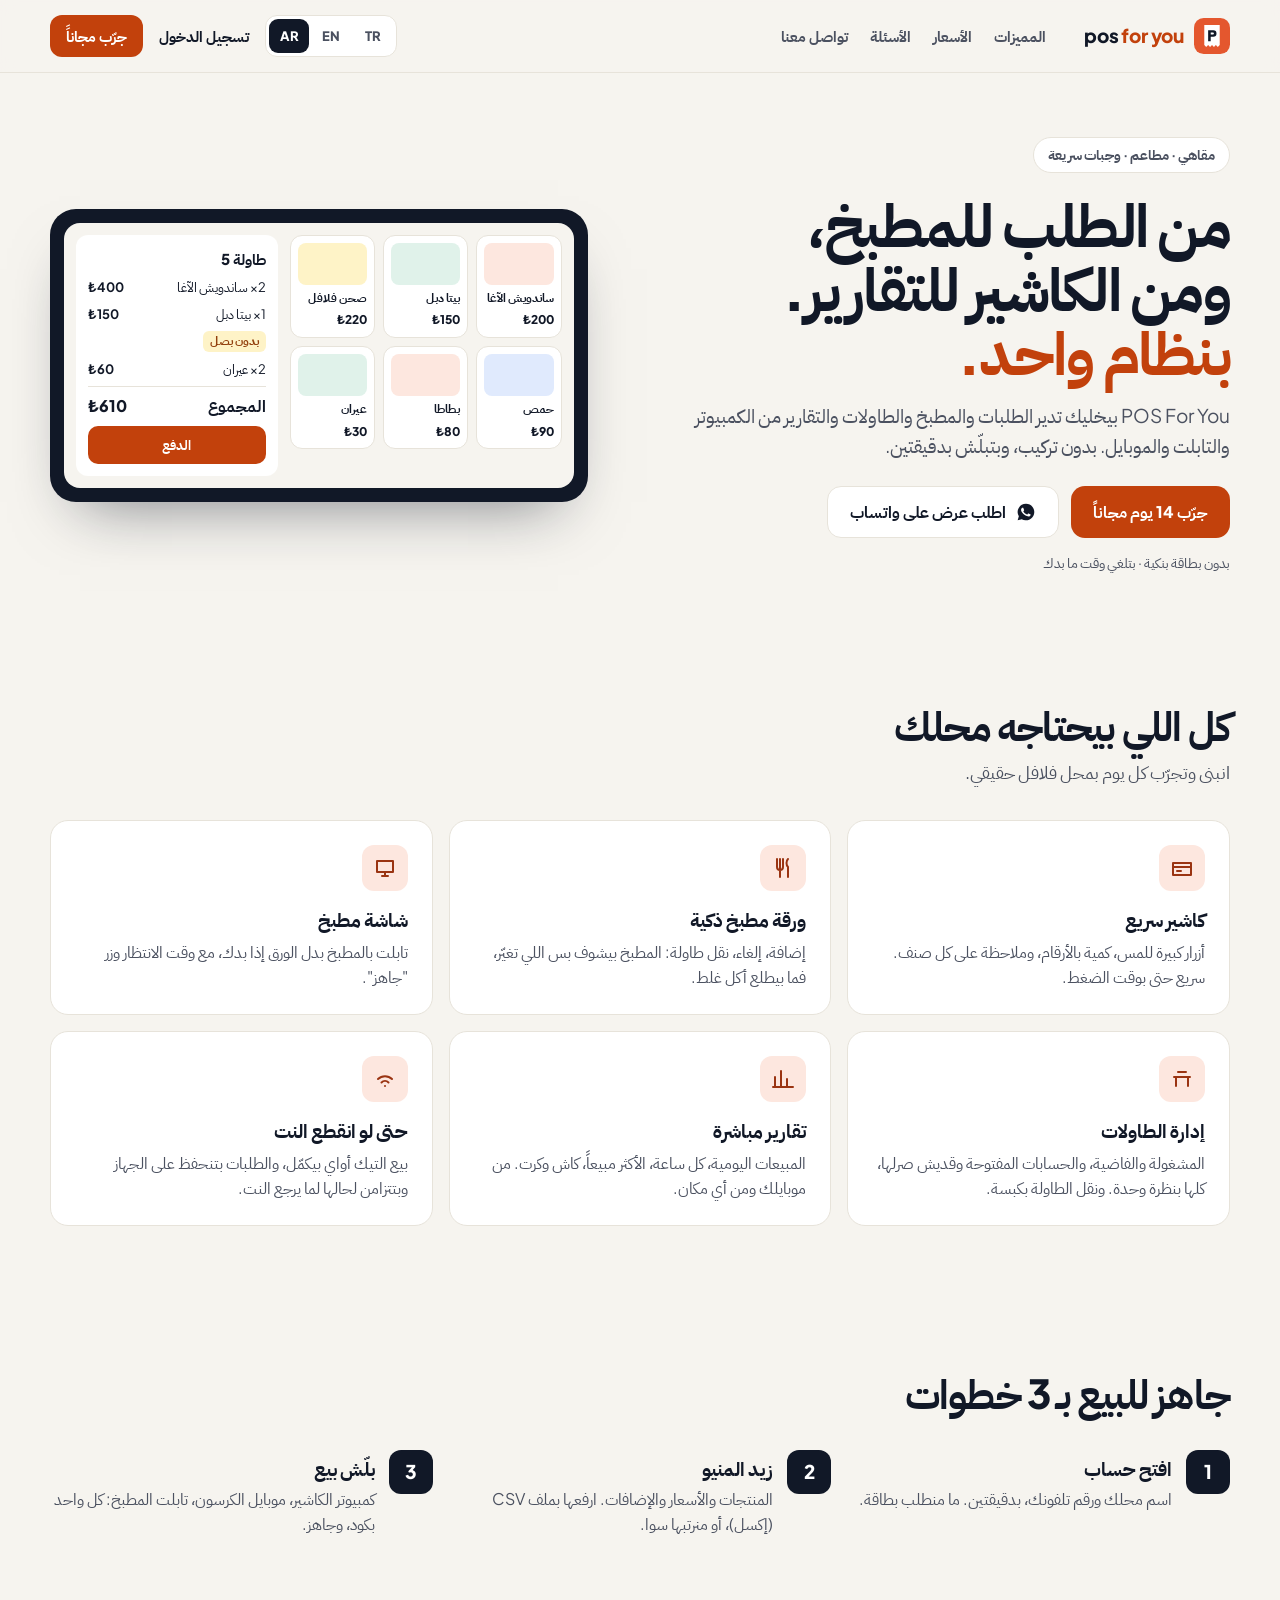
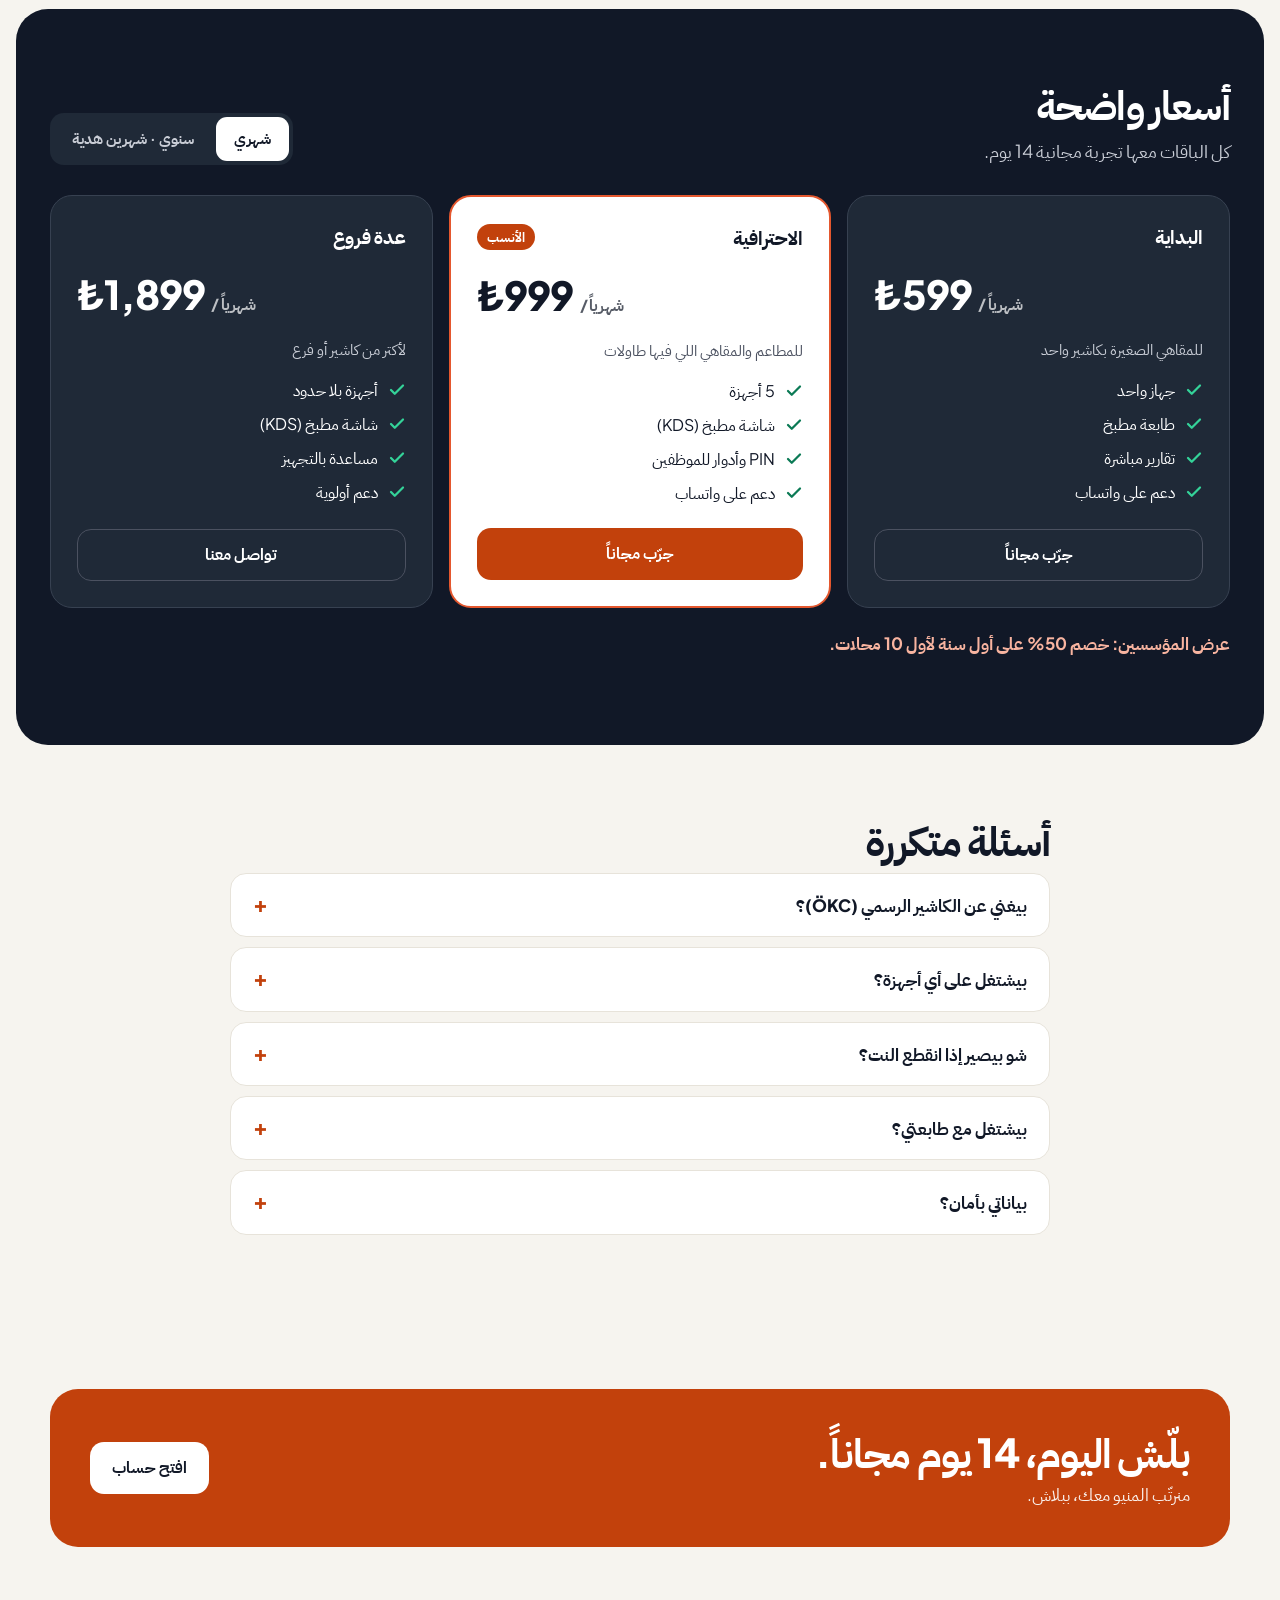
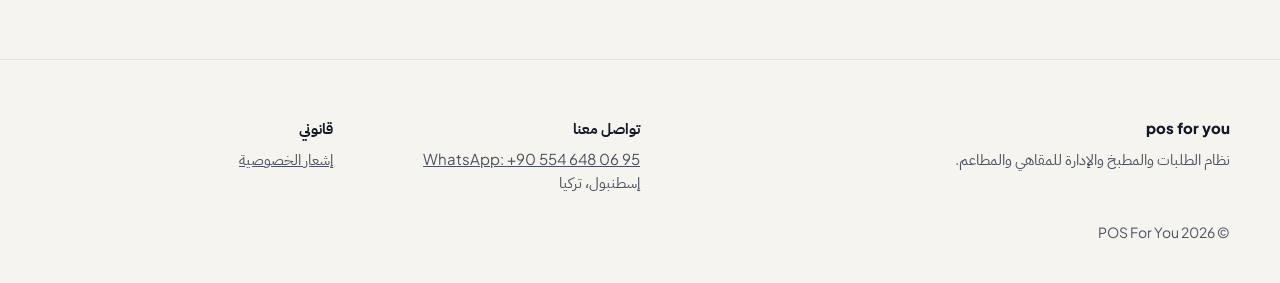
==== ar/index.html @ 90497560 "POS For You website (TR / EN / AR)" ====
<!doctype html>
<html lang="ar" dir="rtl">
<head>
<meta charset="utf-8">
<meta name="viewport" content="width=device-width, initial-scale=1">
<title>POS For You · نظام كاشير ومطبخ وتقارير للمقاهي والمطاعم</title>
<meta name="description" content="الطلبات وورقة المطبخ والطاولات والتقارير المباشرة بنظام واحد، من الكمبيوتر والتابلت والموبايل. جرّب 14 يوم مجاناً.">
<meta name="theme-color" content="#111827">
<link rel="canonical" href="https://posforyou.me/ar/">
<link rel="alternate" hreflang="tr" href="https://posforyou.me/"><link rel="alternate" hreflang="en" href="https://posforyou.me/en/"><link rel="alternate" hreflang="ar" href="https://posforyou.me/ar/">
<meta property="og:title" content="POS For You · نظام كاشير ومطبخ وتقارير للمقاهي والمطاعم">
<meta property="og:description" content="الطلبات وورقة المطبخ والطاولات والتقارير المباشرة بنظام واحد، من الكمبيوتر والتابلت والموبايل. جرّب 14 يوم مجاناً.">
<meta property="og:url" content="https://posforyou.me/ar/">
<meta property="og:type" content="website">
<link rel="icon" href="../favicon.svg" type="image/svg+xml">
<link rel="apple-touch-icon" href="../apple-touch-icon.png">
<link rel="preconnect" href="https://fonts.googleapis.com">
<link rel="preconnect" href="https://fonts.gstatic.com" crossorigin>
<link href="https://fonts.googleapis.com/css2?family=Plus+Jakarta+Sans:wght@500;600;700;800&family=IBM+Plex+Sans+Arabic:wght@500;600;700&display=swap" rel="stylesheet">
<link rel="stylesheet" href="../style.css">
</head>
<body>
<a class="skip" href="#main">Skip</a>
<header class="site"><div class="wrap">
  <a class="brand" href="../ar/" aria-label="POS For You"><svg width="36" height="36" viewBox="0 0 112 112" aria-hidden="true"><rect width="112" height="112" rx="30" fill="#E4572E"/><path d="M32 22 H80 V84 L74 90 L68 84 L62 90 L56 84 L50 90 L44 84 L38 90 L32 84 Z" fill="#FFFFFF"/><path d="M44 38 H60 a10 10 0 0 1 0 20 H52 V72 H44 Z M52 45 V51 H59 a3 3 0 0 0 0 -6 Z" fill="#111827" fill-rule="evenodd"/></svg><span>pos <span class="for">for you</span></span></a>
  <nav class="main" aria-label="Site"><a href="#features">المميزات</a><a href="#pricing">الأسعار</a><a href="#faq">الأسئلة</a><a href="#contact">تواصل معنا</a></nav>
  <div class="head-actions">
    <nav class="langs" aria-label="Language"><a href="../" lang="tr" hreflang="tr">TR</a><a href="../en/" lang="en" hreflang="en">EN</a><a href="../ar/" lang="ar" hreflang="ar" aria-current="page">AR</a></nav>
    <a class="login" href="https://app.posforyou.me/login">تسجيل الدخول</a>
    <a class="btn btn-primary btn-sm" href="https://app.posforyou.me/signup">جرّب مجاناً</a>
  </div>
</div></header>
<main id="main">
<section class="hero"><div class="wrap">
  <div>
    <span class="eyebrow">مقاهي · مطاعم · وجبات سريعة</span>
    <h1>من الطلب للمطبخ،<br>ومن الكاشير للتقارير.<br><span class="accent">بنظام واحد.</span></h1>
    <p class="lead">POS For You بيخليك تدير الطلبات والمطبخ والطاولات والتقارير من الكمبيوتر والتابلت والموبايل. بدون تركيب، وبتبلّش بدقيقتين.</p>
    <div class="cta-row">
      <a class="btn btn-primary" href="https://app.posforyou.me/signup">جرّب 14 يوم مجاناً</a>
      <a class="btn btn-ghost" href="https://wa.me/905546480695"><svg width="20" height="20" viewBox="0 0 24 24" fill="currentColor" aria-hidden="true"><path d="M12 2a10 10 0 0 0-8.6 15.1L2 22l5-1.3A10 10 0 1 0 12 2zm5.2 14.1c-.2.6-1.3 1.2-1.8 1.2-.5.1-1 .2-3.4-.7-2.8-1.1-4.6-4-4.8-4.2-.1-.2-1.1-1.5-1.1-2.8s.7-2 1-2.3c.2-.3.5-.3.7-.3h.5c.2 0 .4 0 .6.5l.8 2c.1.2.1.4 0 .5l-.3.5-.4.4c-.1.1-.3.3-.1.6.2.3.8 1.3 1.7 2.1 1.2 1 2.1 1.3 2.4 1.5.3.1.5.1.6-.1l.9-1.1c.2-.3.4-.2.6-.1l1.9.9c.3.1.5.2.5.3.1.1.1.7-.1 1.2z"/></svg>اطلب عرض على واتساب</a>
    </div>
    <span class="note">بدون بطاقة بنكية · بتلغي وقت ما بدك</span>
  </div>
  <div class="mock" role="img" aria-label="POS For You"><div class="mock-inner">
    <div class="mock-grid"><div class="tile"><i style="background:#FDE7DF"></i>ساندويش الآغا<b>₺200</b></div><div class="tile"><i style="background:#E0F2EA"></i>بيتا دبل<b>₺150</b></div><div class="tile"><i style="background:#FEF3C7"></i>صحن فلافل<b>₺220</b></div><div class="tile"><i style="background:#E0EAFD"></i>حمص<b>₺90</b></div><div class="tile"><i style="background:#FDE7DF"></i>بطاطا<b>₺80</b></div><div class="tile"><i style="background:#E0F2EA"></i>عيران<b>₺30</b></div></div>
    <div class="ticket"><span class="t">طاولة 5</span><div class="row"><span>2× ساندويش الآغا</span><b>₺400</b></div><div class="row"><span>1× بيتا دبل</span><b>₺150</b></div><span class="chip">بدون بصل</span>
      <div class="row"><span>2× عيران</span><b>₺60</b></div>
      <div class="row sum"><span>المجموع</span><span>₺610</span></div><div class="pay">الدفع</div></div>
  </div></div>
</div></section>

<section id="features"><div class="wrap">
  <div class="sec-head"><h2>كل اللي بيحتاجه محلك</h2><p>انبنى وتجرّب كل يوم بمحل فلافل حقيقي.</p></div>
  <div class="features"><div class="card"><span class="ico"><svg width="24" height="24" viewBox="0 0 24 24" fill="none" stroke="currentColor" stroke-width="2" stroke-linecap="round" stroke-linejoin="round" aria-hidden="true"><path d="M3 7h18v12H3zM3 11h18M7 15h4"/></svg></span><h3>كاشير سريع</h3><p>أزرار كبيرة للمس، كمية بالأرقام، وملاحظة على كل صنف. سريع حتى بوقت الضغط.</p></div><div class="card"><span class="ico"><svg width="24" height="24" viewBox="0 0 24 24" fill="none" stroke="currentColor" stroke-width="2" stroke-linecap="round" stroke-linejoin="round" aria-hidden="true"><path d="M6 3v8a3 3 0 0 0 6 0V3M9 3v18M17 3c-2 2-2 6 0 8v10"/></svg></span><h3>ورقة مطبخ ذكية</h3><p>إضافة، إلغاء، نقل طاولة: المطبخ بيشوف بس اللي تغيّر، فما بيطلع أكل غلط.</p></div><div class="card"><span class="ico"><svg width="24" height="24" viewBox="0 0 24 24" fill="none" stroke="currentColor" stroke-width="2" stroke-linecap="round" stroke-linejoin="round" aria-hidden="true"><path d="M4 5h16v11H4zM9 20h6M12 16v4"/></svg></span><h3>شاشة مطبخ</h3><p>تابلت بالمطبخ بدل الورق إذا بدك، مع وقت الانتظار وزر &quot;جاهز&quot;.</p></div><div class="card"><span class="ico"><svg width="24" height="24" viewBox="0 0 24 24" fill="none" stroke="currentColor" stroke-width="2" stroke-linecap="round" stroke-linejoin="round" aria-hidden="true"><path d="M4 10h16M6 10v9M18 10v9M8 5h8"/></svg></span><h3>إدارة الطاولات</h3><p>المشغولة والفاضية، والحسابات المفتوحة وقديش صرلها، كلها بنظرة وحدة. ونقل الطاولة بكبسة.</p></div><div class="card"><span class="ico"><svg width="24" height="24" viewBox="0 0 24 24" fill="none" stroke="currentColor" stroke-width="2" stroke-linecap="round" stroke-linejoin="round" aria-hidden="true"><path d="M4 20V10M10 20V4M16 20v-8M22 20H2"/></svg></span><h3>تقارير مباشرة</h3><p>المبيعات اليومية، كل ساعة، الأكثر مبيعاً، كاش وكرت. من موبايلك ومن أي مكان.</p></div><div class="card"><span class="ico"><svg width="24" height="24" viewBox="0 0 24 24" fill="none" stroke="currentColor" stroke-width="2" stroke-linecap="round" stroke-linejoin="round" aria-hidden="true"><path d="M5 12a10 10 0 0 1 14 0M8.5 15.5a5 5 0 0 1 7 0M12 19h.01"/></svg></span><h3>حتى لو انقطع النت</h3><p>بيع التيك أواي بيكمّل، والطلبات بتنحفظ على الجهاز وبتتزامن لحالها لما يرجع النت.</p></div></div>
</div></section>

<section><div class="wrap">
  <div class="sec-head"><h2>جاهز للبيع بـ 3 خطوات</h2></div>
  <div class="steps"><div class="step"><span class="n">1</span><div><h3>افتح حساب</h3><p>اسم محلك ورقم تلفونك، بدقيقتين. ما منطلب بطاقة.</p></div></div><div class="step"><span class="n">2</span><div><h3>زيد المنيو</h3><p>المنتجات والأسعار والإضافات. ارفعها بملف CSV (إكسل)، أو منرتبها سوا.</p></div></div><div class="step"><span class="n">3</span><div><h3>بلّش بيع</h3><p>كمبيوتر الكاشير، موبايل الكرسون، تابلت المطبخ: كل واحد بكود، وجاهز.</p></div></div></div>
</div></section>

<section class="pricing" id="pricing"><div class="wrap">
  <div class="pricing-top">
    <div class="sec-head" style="margin:0"><h2>أسعار واضحة</h2><p>كل الباقات معها تجربة مجانية 14 يوم.</p></div>
    <div class="toggle" role="group" aria-label="أسعار واضحة">
      <button type="button" data-period="m" aria-pressed="true">شهري</button>
      <button type="button" data-period="y" aria-pressed="false">سنوي · شهرين هدية</button>
    </div>
  </div>
  <div class="plans"><div class="plan"><div class="top"><span>البداية</span></div><div class="price" dir="ltr"><span data-m="₺599" data-y="₺5,990">₺599</span> <small data-m="/ شهرياً" data-y="/ سنوياً">/ شهرياً</small></div><span class="for">للمقاهي الصغيرة بكاشير واحد</span><ul><li><svg width="18" height="18" viewBox="0 0 24 24" fill="none" stroke="currentColor" stroke-width="3" stroke-linecap="round" stroke-linejoin="round" aria-hidden="true"><path d="M20 6 9 17l-5-5"/></svg><span>جهاز واحد</span></li><li><svg width="18" height="18" viewBox="0 0 24 24" fill="none" stroke="currentColor" stroke-width="3" stroke-linecap="round" stroke-linejoin="round" aria-hidden="true"><path d="M20 6 9 17l-5-5"/></svg><span>طابعة مطبخ</span></li><li><svg width="18" height="18" viewBox="0 0 24 24" fill="none" stroke="currentColor" stroke-width="3" stroke-linecap="round" stroke-linejoin="round" aria-hidden="true"><path d="M20 6 9 17l-5-5"/></svg><span>تقارير مباشرة</span></li><li><svg width="18" height="18" viewBox="0 0 24 24" fill="none" stroke="currentColor" stroke-width="3" stroke-linecap="round" stroke-linejoin="round" aria-hidden="true"><path d="M20 6 9 17l-5-5"/></svg><span>دعم على واتساب</span></li></ul><a class="btn btn-line" href="https://app.posforyou.me/signup">جرّب مجاناً</a></div><div class="plan pop"><div class="top"><span>الاحترافية</span><span class="badge">الأنسب</span></div><div class="price" dir="ltr"><span data-m="₺999" data-y="₺9,990">₺999</span> <small data-m="/ شهرياً" data-y="/ سنوياً">/ شهرياً</small></div><span class="for">للمطاعم والمقاهي اللي فيها طاولات</span><ul><li><svg width="18" height="18" viewBox="0 0 24 24" fill="none" stroke="currentColor" stroke-width="3" stroke-linecap="round" stroke-linejoin="round" aria-hidden="true"><path d="M20 6 9 17l-5-5"/></svg><span>5 أجهزة</span></li><li><svg width="18" height="18" viewBox="0 0 24 24" fill="none" stroke="currentColor" stroke-width="3" stroke-linecap="round" stroke-linejoin="round" aria-hidden="true"><path d="M20 6 9 17l-5-5"/></svg><span>شاشة مطبخ (KDS)</span></li><li><svg width="18" height="18" viewBox="0 0 24 24" fill="none" stroke="currentColor" stroke-width="3" stroke-linecap="round" stroke-linejoin="round" aria-hidden="true"><path d="M20 6 9 17l-5-5"/></svg><span>PIN وأدوار للموظفين</span></li><li><svg width="18" height="18" viewBox="0 0 24 24" fill="none" stroke="currentColor" stroke-width="3" stroke-linecap="round" stroke-linejoin="round" aria-hidden="true"><path d="M20 6 9 17l-5-5"/></svg><span>دعم على واتساب</span></li></ul><a class="btn btn-primary" href="https://app.posforyou.me/signup">جرّب مجاناً</a></div><div class="plan"><div class="top"><span>عدة فروع</span></div><div class="price" dir="ltr"><span data-m="₺1,899" data-y="₺18,990">₺1,899</span> <small data-m="/ شهرياً" data-y="/ سنوياً">/ شهرياً</small></div><span class="for">لأكتر من كاشير أو فرع</span><ul><li><svg width="18" height="18" viewBox="0 0 24 24" fill="none" stroke="currentColor" stroke-width="3" stroke-linecap="round" stroke-linejoin="round" aria-hidden="true"><path d="M20 6 9 17l-5-5"/></svg><span>أجهزة بلا حدود</span></li><li><svg width="18" height="18" viewBox="0 0 24 24" fill="none" stroke="currentColor" stroke-width="3" stroke-linecap="round" stroke-linejoin="round" aria-hidden="true"><path d="M20 6 9 17l-5-5"/></svg><span>شاشة مطبخ (KDS)</span></li><li><svg width="18" height="18" viewBox="0 0 24 24" fill="none" stroke="currentColor" stroke-width="3" stroke-linecap="round" stroke-linejoin="round" aria-hidden="true"><path d="M20 6 9 17l-5-5"/></svg><span>مساعدة بالتجهيز</span></li><li><svg width="18" height="18" viewBox="0 0 24 24" fill="none" stroke="currentColor" stroke-width="3" stroke-linecap="round" stroke-linejoin="round" aria-hidden="true"><path d="M20 6 9 17l-5-5"/></svg><span>دعم أولوية</span></li></ul><a class="btn btn-line" href="https://wa.me/905546480695">تواصل معنا</a></div></div>
  <p class="founding">عرض المؤسسين: خصم 50% على أول سنة لأول 10 محلات.</p>
</div></section>

<section id="faq"><div class="wrap faq">
  <h2>أسئلة متكررة</h2>
  <details><summary>بيغني عن الكاشير الرسمي (ÖKC)؟</summary><p>لا. POS For You نظام للطلبات والمطبخ والإدارة. الإيصال الرسمي بيضل من جهاز الكاشير المسجّل عندك.</p></details><details><summary>بيشتغل على أي أجهزة؟</summary><p>كمبيوتر ويندوز، وتابلت، وموبايل. من المتصفح أو من برنامج الويندوز.</p></details><details><summary>شو بيصير إذا انقطع النت؟</summary><p>بيع التيك أواي بيكمّل: الطلبات بتنحفظ على الجهاز وبتنبعت لحالها لما يرجع النت. بعت طلبات الطاولات للمطبخ بدو نت.</p></details><details><summary>بيشتغل مع طابعتي؟</summary><p>مع أغلب طابعات الإيصالات الحرارية 58 و80 ملم. جرّبها خلال فترة التجربة المجانية.</p></details><details><summary>بياناتي بأمان؟</summary><p>البيانات بتنتقل مشفّرة، وكل محل بيشوف بياناته بس، وما بتنمحى حتى لو خلص الاشتراك.</p></details>
</div></section>

<section><div class="wrap"><div class="final">
  <div><h2>بلّش اليوم، 14 يوم مجاناً.</h2><span>منرتّب المنيو معك، ببلاش.</span></div>
  <a class="btn" href="https://app.posforyou.me/signup">افتح حساب</a>
</div></div></section>
</main>
<footer class="site" id="contact"><div class="wrap">
  <div class="cols">
    <div><span class="ttl">pos for you</span>نظام الطلبات والمطبخ والإدارة للمقاهي والمطاعم.</div>
    <div><span class="ttl">تواصل معنا</span><a href="https://wa.me/905546480695" dir="ltr">WhatsApp: ⁦+90 554 648 06 95⁩</a><br>إسطنبول، تركيا</div>
    <div><span class="ttl">قانوني</span><a href="../ar/privacy.html">إشعار الخصوصية</a></div>
  </div>
  <div class="copy">© 2026 POS For You</div>
</div></footer>
<script>
document.querySelectorAll('.toggle button').forEach(function (b) {
  b.addEventListener('click', function () {
    var p = b.getAttribute('data-period');
    document.querySelectorAll('.toggle button').forEach(function (x) { x.setAttribute('aria-pressed', String(x === b)); });
    document.querySelectorAll('[data-m]').forEach(function (el) { el.textContent = el.getAttribute('data-' + p); });
  });
});
</script>
</body>
</html>
---- style.css ----
/* POS For You website. Brand: Paprika #E4572E (text/buttons use the AA shade #C2410C / #B8401D), Ink #111827,
   Bone #F6F4EF, Mint #0E9F6E. Logical properties everywhere so Arabic (RTL) mirrors correctly. */
:root {
  --paprika: #E4572E;
  --paprika-strong: #C2410C;
  --paprika-dark: #9A3412;
  --ink: #111827;
  --ink-2: #1F2937;
  --bone: #F6F4EF;
  --line: #E7E3DA;
  --slate: #4B5160;
  --mint: #0B7A55;
  --radius: 18px;
  --font: "Plus Jakarta Sans", "IBM Plex Sans Arabic", system-ui, -apple-system, "Segoe UI", sans-serif;
}
* { box-sizing: border-box; }
html { scroll-behavior: smooth; }
body { margin: 0; background: var(--bone); color: var(--ink); font-family: var(--font); font-size: 17px; line-height: 1.55; -webkit-font-smoothing: antialiased; }
img, svg { display: block; }
a { color: var(--paprika-strong); }
a:hover { color: var(--paprika-dark); }
:focus-visible { outline: 3px solid var(--paprika); outline-offset: 3px; border-radius: 8px; }
.wrap { width: min(1180px, 100% - 32px); margin-inline: auto; }
.skip { position: absolute; inset-inline-start: -999px; }
.skip:focus { inset-inline-start: 16px; top: 12px; z-index: 10; background: #fff; padding: 8px 12px; }

/* Buttons */
.btn { display: inline-flex; align-items: center; justify-content: center; gap: 10px; min-height: 52px; padding: 0 22px; border-radius: 14px; font-weight: 800; font-size: 16px; text-decoration: none; border: 0; cursor: pointer; font-family: inherit; }
.btn-primary { background: var(--paprika-strong); color: #fff; }
.btn-primary:hover { background: var(--paprika-dark); color: #fff; }
.btn-ghost { background: #fff; color: var(--ink); border: 1px solid var(--line); }
.btn-ghost:hover { color: var(--ink); border-color: var(--ink); }
.btn-dark { background: var(--ink); color: #fff; }
.btn-dark:hover { background: #000; color: #fff; }
.btn-sm { min-height: 42px; padding: 0 16px; font-size: 15px; border-radius: 12px; }

/* Header */
header.site { position: sticky; top: 0; z-index: 5; background: rgba(246, 244, 239, .92); backdrop-filter: blur(8px); border-bottom: 1px solid var(--line); }
header.site .wrap { display: flex; align-items: center; gap: 20px; min-height: 72px; }
.brand { display: flex; align-items: center; gap: 10px; text-decoration: none; color: var(--ink); font-weight: 800; font-size: 19px; letter-spacing: -.01em; }
.brand .for { color: var(--paprika-strong); }
nav.main { display: flex; gap: 22px; margin-inline-start: 18px; }
nav.main a { color: var(--slate); text-decoration: none; font-weight: 700; font-size: 15px; }
nav.main a:hover { color: var(--ink); }
.head-actions { margin-inline-start: auto; display: flex; align-items: center; gap: 10px; }
.langs { display: flex; gap: 2px; background: #fff; border: 1px solid var(--line); border-radius: 12px; padding: 3px; }
.langs a { min-width: 40px; min-height: 34px; display: inline-flex; align-items: center; justify-content: center; border-radius: 9px; font-weight: 800; font-size: 13px; color: var(--slate); text-decoration: none; }
.langs a[aria-current="page"] { background: var(--ink); color: #fff; }
.login { font-weight: 800; text-decoration: none; color: var(--ink); font-size: 15px; padding: 0 6px; }

/* Hero */
.hero { padding: 64px 0 56px; }
.hero .wrap { display: grid; grid-template-columns: 1.05fr .95fr; gap: 48px; align-items: center; }
.eyebrow { display: inline-block; background: #fff; border: 1px solid var(--line); border-radius: 999px; padding: 6px 14px; font-weight: 700; font-size: 14px; color: var(--slate); }
h1 { font-size: clamp(36px, 5.4vw, 60px); line-height: 1.07; letter-spacing: -.025em; margin: 18px 0 18px; font-weight: 800; }
h1 .accent { color: var(--paprika-strong); }
.lead { font-size: 19px; color: var(--slate); max-width: 560px; margin: 0 0 26px; }
.cta-row { display: flex; flex-wrap: wrap; gap: 12px; }
.note { display: block; margin-top: 14px; font-size: 14px; color: var(--slate); }

/* Hero mock (static picture of the till, not a screenshot) */
.mock { background: var(--ink); border-radius: 26px; padding: 14px; box-shadow: 0 30px 60px -30px rgba(17, 24, 39, .55); }
.mock-inner { background: var(--bone); border-radius: 16px; display: grid; grid-template-columns: 1.35fr 1fr; gap: 12px; padding: 12px; }
.mock-grid { display: grid; grid-template-columns: repeat(3, 1fr); gap: 8px; align-content: start; }
.tile { background: #fff; border: 1px solid var(--line); border-radius: 12px; padding: 7px; font-size: 12px; font-weight: 700; display: flex; flex-direction: column; gap: 4px; }
.tile i { display: block; height: 42px; border-radius: 8px; }
.tile b { font-weight: 800; }
.ticket { background: #fff; border-radius: 12px; padding: 12px; font-size: 13px; display: flex; flex-direction: column; gap: 7px; }
.ticket .t { font-weight: 800; font-size: 15px; }
.ticket .row { display: flex; justify-content: space-between; gap: 6px; }
.ticket .chip { align-self: flex-start; background: #FEF3C7; color: #92400E; font-weight: 700; border-radius: 6px; padding: 1px 7px; font-size: 12px; }
.ticket .sum { border-top: 1px solid var(--line); padding-top: 7px; font-weight: 800; font-size: 16px; }
.ticket .pay { background: var(--paprika-strong); color: #fff; text-align: center; border-radius: 10px; padding: 9px; font-weight: 800; }

/* Sections */
section { padding: 72px 0; }
.sec-head { max-width: 640px; margin-bottom: 34px; }
h2 { font-size: clamp(28px, 3.6vw, 40px); line-height: 1.15; letter-spacing: -.02em; margin: 0 0 10px; font-weight: 800; }
.sec-head p { color: var(--slate); margin: 0; font-size: 18px; }
.features { display: grid; grid-template-columns: repeat(3, 1fr); gap: 16px; }
.card { background: #fff; border: 1px solid var(--line); border-radius: var(--radius); padding: 24px; }
.card h3 { margin: 14px 0 6px; font-size: 19px; }
.card p { margin: 0; color: var(--slate); font-size: 16px; }
.ico { width: 46px; height: 46px; border-radius: 12px; background: #FDE7DF; color: var(--paprika-dark); display: flex; align-items: center; justify-content: center; }
.steps { display: grid; grid-template-columns: repeat(3, 1fr); gap: 16px; }
.step { display: flex; gap: 14px; }
.step .n { flex: none; width: 44px; height: 44px; border-radius: 12px; background: var(--ink); color: #fff; font-weight: 800; display: flex; align-items: center; justify-content: center; font-size: 19px; }
.step h3 { margin: 4px 0 4px; font-size: 19px; }
.step p { margin: 0; color: var(--slate); font-size: 16px; }

/* Pricing (dark) */
.pricing { background: var(--ink); color: #fff; border-radius: 32px; margin-inline: 16px; }
.pricing .sec-head p { color: #C9CDD6; }
.pricing-top { display: flex; flex-wrap: wrap; align-items: flex-end; justify-content: space-between; gap: 18px; margin-bottom: 30px; }
.toggle { display: inline-flex; gap: 4px; background: var(--ink-2); border-radius: 14px; padding: 4px; }
.toggle button { min-height: 44px; padding: 0 18px; border: 0; border-radius: 11px; font: 700 15px var(--font); cursor: pointer; background: transparent; color: #C9CDD6; }
.toggle button[aria-pressed="true"] { background: #fff; color: var(--ink); }
.plans { display: grid; grid-template-columns: repeat(3, 1fr); gap: 16px; }
.plan { background: var(--ink-2); border: 1px solid #374151; border-radius: 22px; padding: 26px; display: flex; flex-direction: column; gap: 12px; }
.plan.pop { background: #fff; color: var(--ink); border: 2px solid var(--paprika); }
.plan .top { display: flex; justify-content: space-between; align-items: center; gap: 8px; font-weight: 800; font-size: 19px; }
.badge { background: var(--paprika-strong); color: #fff; border-radius: 999px; padding: 3px 10px; font-size: 13px; font-weight: 800; }
.price { font-size: 40px; font-weight: 800; letter-spacing: -.02em; }
.price small { font-size: 16px; font-weight: 700; opacity: .7; }
.plan .for { color: #C9CDD6; font-size: 15px; }
.plan.pop .for { color: var(--slate); }
.plan ul { list-style: none; padding: 0; margin: 6px 0 10px; display: flex; flex-direction: column; gap: 9px; flex: 1; }
.plan li { display: flex; gap: 10px; align-items: flex-start; font-size: 16px; }
.plan li svg { flex: none; margin-top: 3px; color: #34D399; }
.plan.pop li svg { color: var(--mint); }
.plan .btn-line { border: 1px solid #4B5160; color: #fff; background: transparent; }
.plan .btn-line:hover { border-color: #fff; color: #fff; }
.founding { margin-top: 22px; color: #F8B4A0; font-weight: 700; }

/* FAQ */
.faq { max-width: 820px; }
details { background: #fff; border: 1px solid var(--line); border-radius: 16px; margin-bottom: 10px; }
summary { list-style: none; cursor: pointer; padding: 18px 22px; font-weight: 800; font-size: 17px; display: flex; justify-content: space-between; gap: 12px; }
summary::-webkit-details-marker { display: none; }
summary::after { content: "+"; font-size: 22px; line-height: 1; color: var(--paprika-strong); }
details[open] summary::after { content: "−"; }
details p { margin: 0; padding: 0 22px 20px; color: var(--slate); }

/* Final CTA + footer */
.final { background: var(--paprika-strong); color: #fff; border-radius: 28px; padding: 40px; display: flex; flex-wrap: wrap; align-items: center; justify-content: space-between; gap: 20px; }
.final h2 { margin: 0 0 6px; }
.final span { opacity: .92; }
.final .btn { background: #fff; color: var(--ink); }
footer.site { padding: 56px 0 40px; border-top: 1px solid var(--line); margin-top: 40px; color: var(--slate); font-size: 15px; }
footer.site .cols { display: grid; grid-template-columns: 2fr 1fr 1fr; gap: 24px; }
footer.site .ttl { display: block; font-weight: 800; color: var(--ink); margin-bottom: 8px; }
footer.site a { color: var(--slate); }
footer.site .copy { margin-top: 28px; font-size: 14px; }

/* Privacy page */
.doc { max-width: 760px; padding: 48px 0 24px; }
.doc h1 { font-size: 36px; }
.doc h2 { font-size: 24px; margin-top: 28px; }
.doc p { color: var(--slate); }

/* Phones and tablets */
@media (max-width: 960px) {
  nav.main { display: none; }
  .hero .wrap { grid-template-columns: 1fr; }
  .features, .plans { grid-template-columns: 1fr 1fr; }
  .steps { grid-template-columns: 1fr; }
}
@media (max-width: 640px) {
  body { font-size: 16px; }
  .login, .head-actions .btn { display: none; }
  .hero { padding-top: 36px; }
  .features, .plans { grid-template-columns: 1fr; }
  .mock-inner { grid-template-columns: 1fr; }
  section { padding: 52px 0; }
  .pricing { margin-inline: 8px; border-radius: 24px; }
  .final { padding: 28px; }
  footer.site .cols { grid-template-columns: 1fr; }
}
@media (prefers-reduced-motion: reduce) { html { scroll-behavior: auto; } }
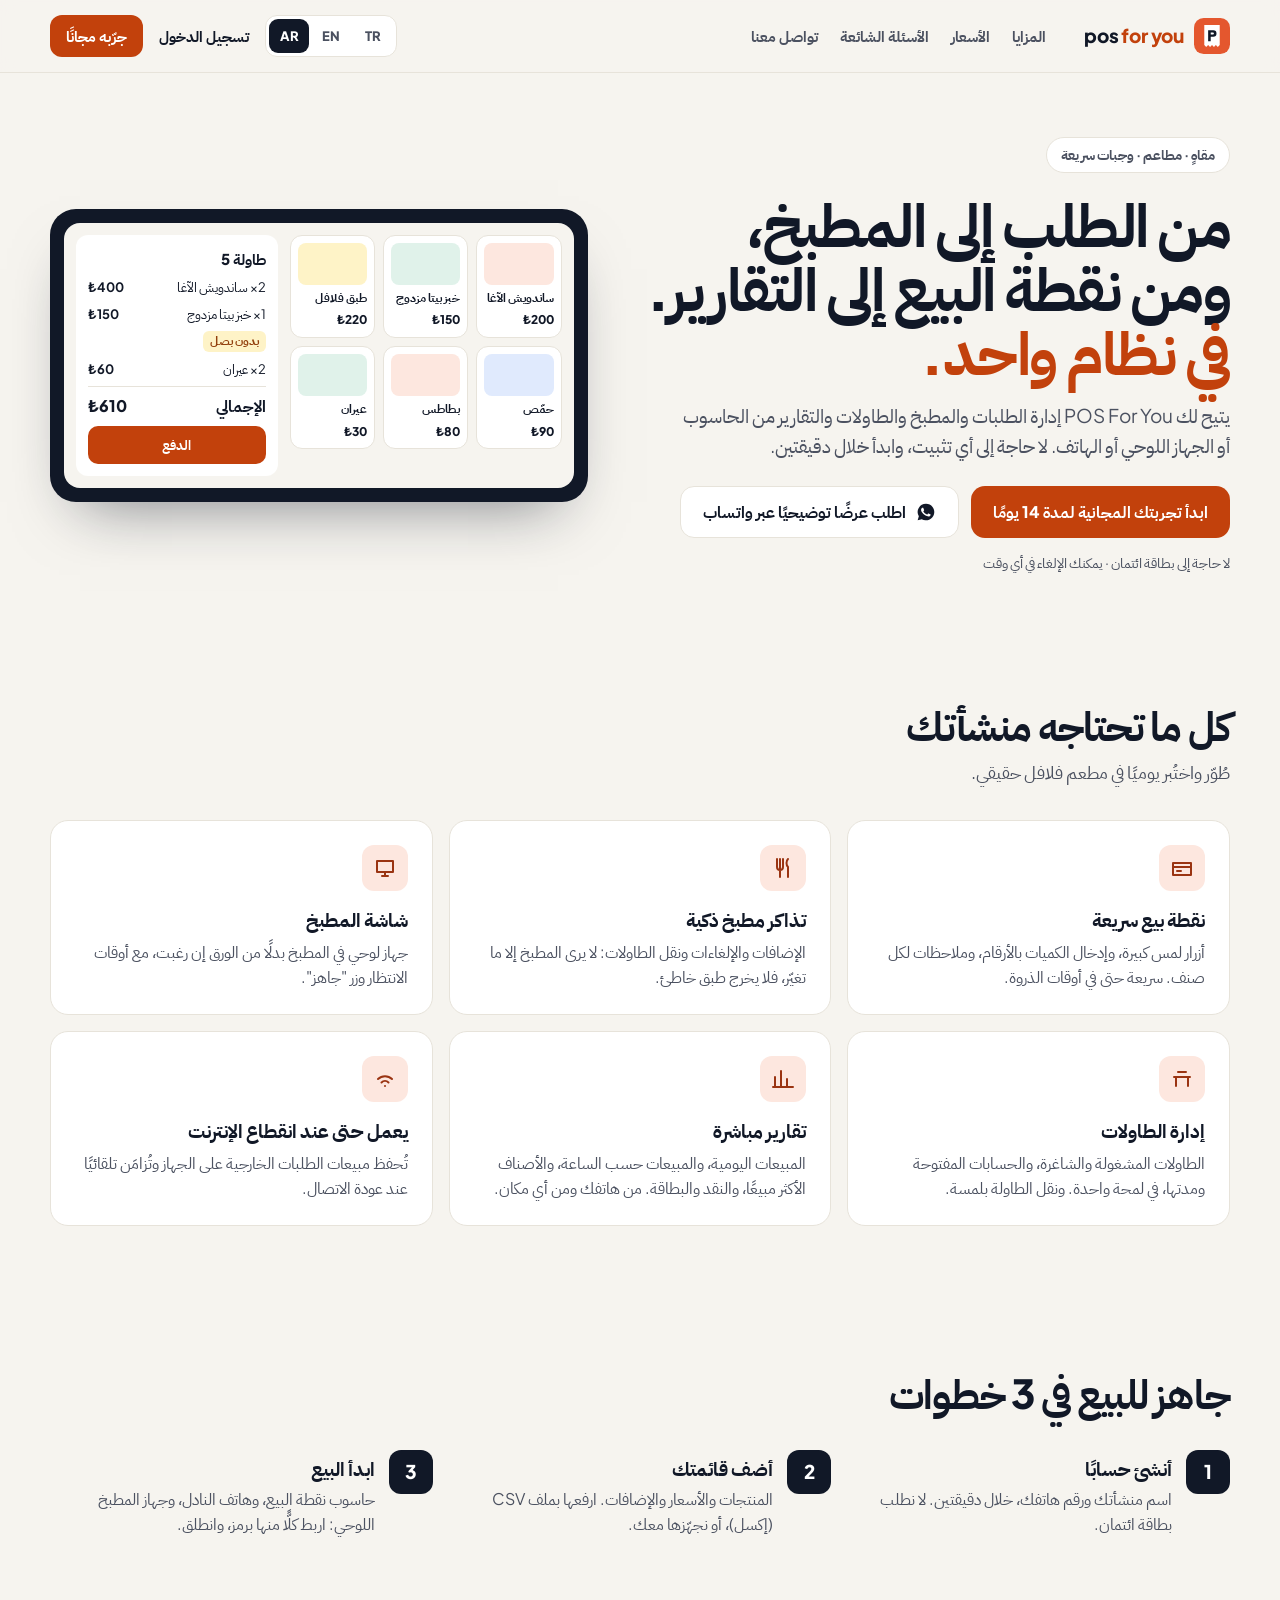
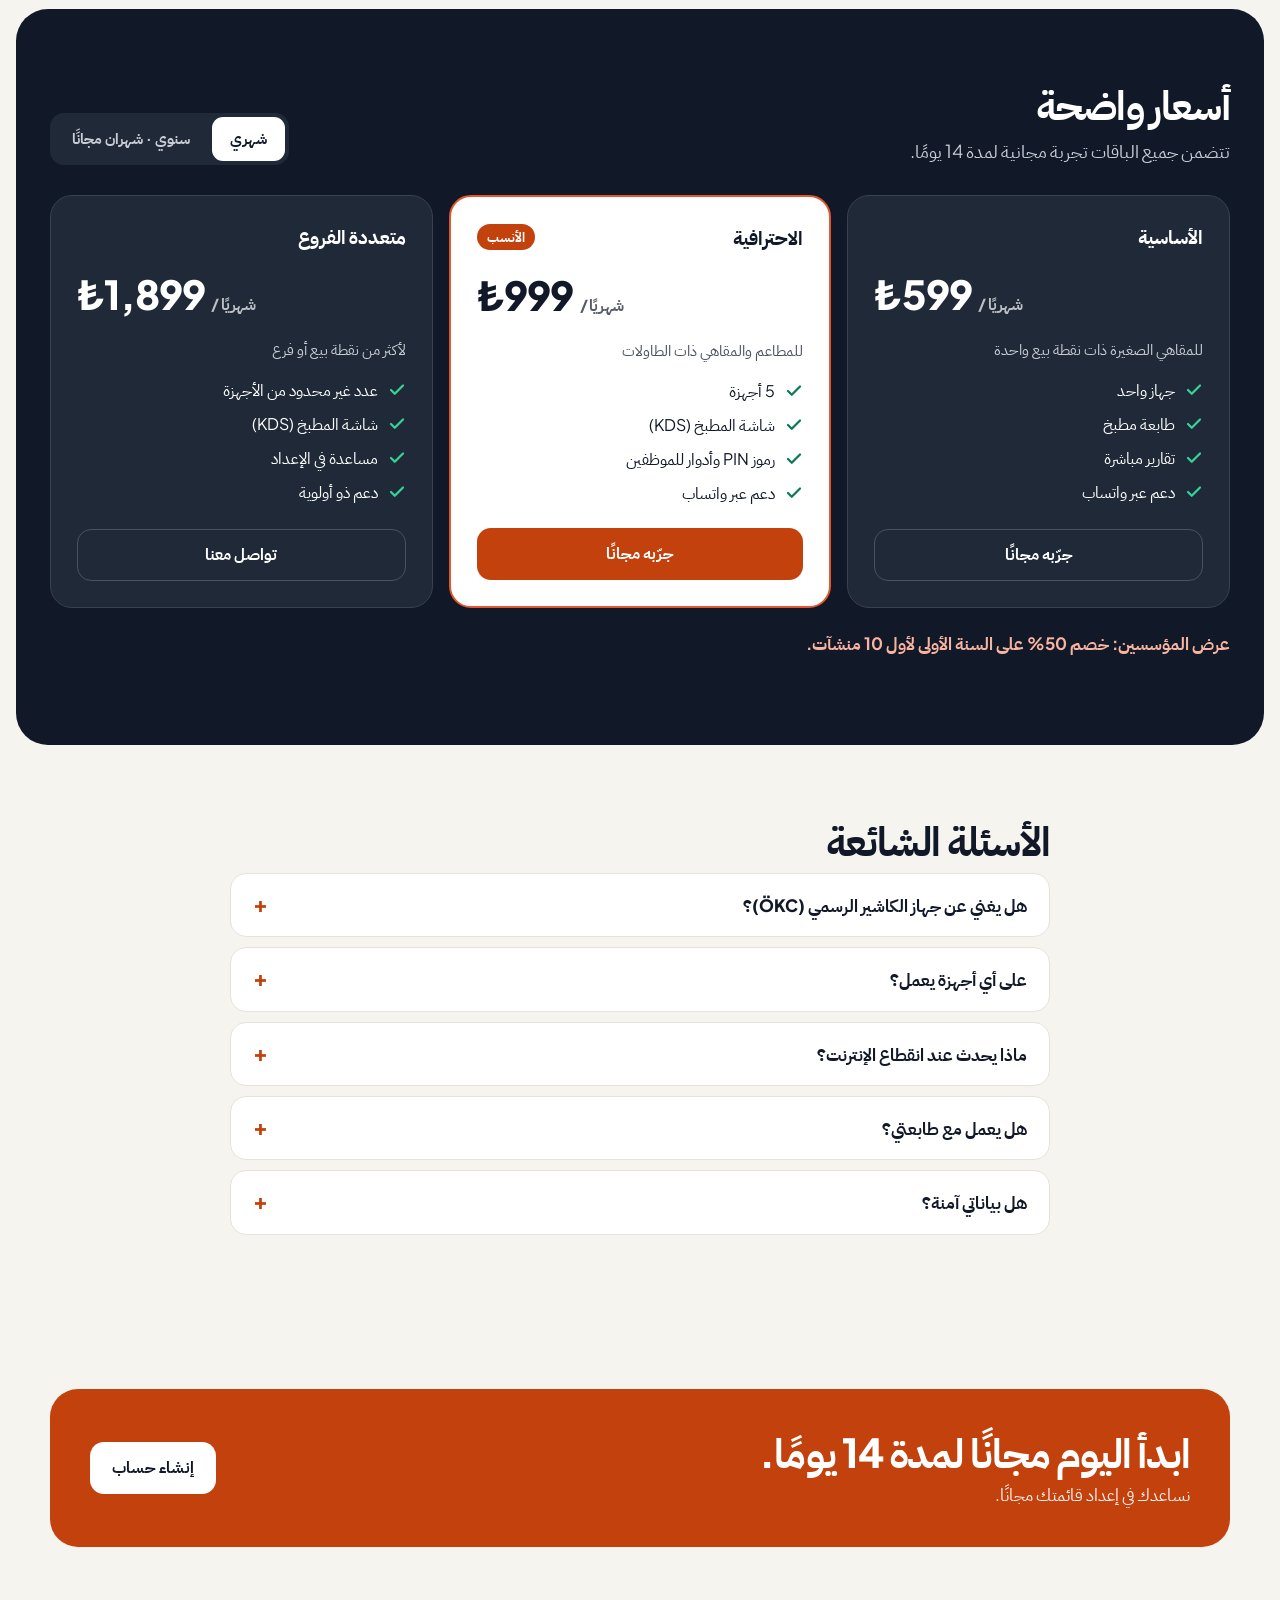
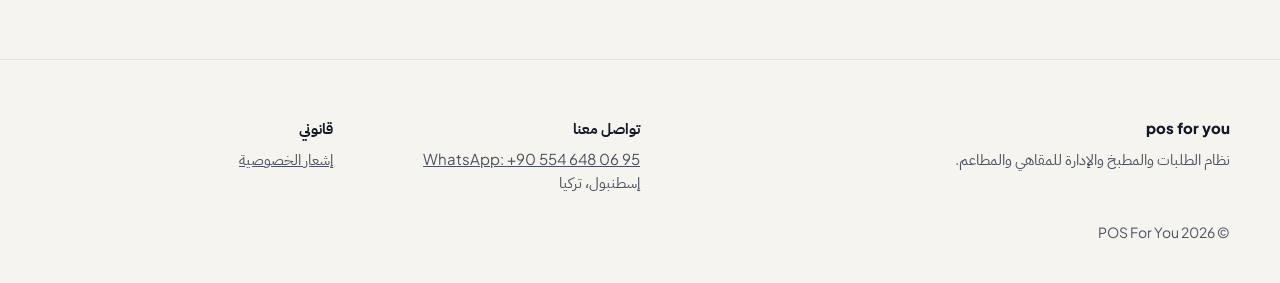
==== commit b2498810: "POS For You website (TR / EN / AR)" ====
--- a/ar/index.html
+++ b/ar/index.html
@@ -3,13 +3,13 @@
 <head>
 <meta charset="utf-8">
 <meta name="viewport" content="width=device-width, initial-scale=1">
-<title>POS For You · نظام كاشير ومطبخ وتقارير للمقاهي والمطاعم</title>
-<meta name="description" content="الطلبات وورقة المطبخ والطاولات والتقارير المباشرة بنظام واحد، من الكمبيوتر والتابلت والموبايل. جرّب 14 يوم مجاناً.">
+<title>POS For You · نظام نقاط البيع والمطبخ والتقارير للمقاهي والمطاعم</title>
+<meta name="description" content="الطلبات وتذاكر المطبخ والطاولات والتقارير المباشرة في نظام واحد، من الحاسوب أو الجهاز اللوحي أو الهاتف. جرّبه مجانًا لمدة 14 يومًا.">
 <meta name="theme-color" content="#111827">
 <link rel="canonical" href="https://posforyou.me/ar/">
 <link rel="alternate" hreflang="tr" href="https://posforyou.me/"><link rel="alternate" hreflang="en" href="https://posforyou.me/en/"><link rel="alternate" hreflang="ar" href="https://posforyou.me/ar/">
-<meta property="og:title" content="POS For You · نظام كاشير ومطبخ وتقارير للمقاهي والمطاعم">
-<meta property="og:description" content="الطلبات وورقة المطبخ والطاولات والتقارير المباشرة بنظام واحد، من الكمبيوتر والتابلت والموبايل. جرّب 14 يوم مجاناً.">
+<meta property="og:title" content="POS For You · نظام نقاط البيع والمطبخ والتقارير للمقاهي والمطاعم">
+<meta property="og:description" content="الطلبات وتذاكر المطبخ والطاولات والتقارير المباشرة في نظام واحد، من الحاسوب أو الجهاز اللوحي أو الهاتف. جرّبه مجانًا لمدة 14 يومًا.">
 <meta property="og:url" content="https://posforyou.me/ar/">
 <meta property="og:type" content="website">
 <link rel="icon" href="../favicon.svg" type="image/svg+xml">
@@ -23,63 +23,63 @@
 <a class="skip" href="#main">Skip</a>
 <header class="site"><div class="wrap">
   <a class="brand" href="../ar/" aria-label="POS For You"><svg width="36" height="36" viewBox="0 0 112 112" aria-hidden="true"><rect width="112" height="112" rx="30" fill="#E4572E"/><path d="M32 22 H80 V84 L74 90 L68 84 L62 90 L56 84 L50 90 L44 84 L38 90 L32 84 Z" fill="#FFFFFF"/><path d="M44 38 H60 a10 10 0 0 1 0 20 H52 V72 H44 Z M52 45 V51 H59 a3 3 0 0 0 0 -6 Z" fill="#111827" fill-rule="evenodd"/></svg><span>pos <span class="for">for you</span></span></a>
-  <nav class="main" aria-label="Site"><a href="#features">المميزات</a><a href="#pricing">الأسعار</a><a href="#faq">الأسئلة</a><a href="#contact">تواصل معنا</a></nav>
+  <nav class="main" aria-label="Site"><a href="#features">المزايا</a><a href="#pricing">الأسعار</a><a href="#faq">الأسئلة الشائعة</a><a href="#contact">تواصل معنا</a></nav>
   <div class="head-actions">
     <nav class="langs" aria-label="Language"><a href="../" lang="tr" hreflang="tr">TR</a><a href="../en/" lang="en" hreflang="en">EN</a><a href="../ar/" lang="ar" hreflang="ar" aria-current="page">AR</a></nav>
-    <a class="login" href="https://app.posforyou.me/login">تسجيل الدخول</a>
-    <a class="btn btn-primary btn-sm" href="https://app.posforyou.me/signup">جرّب مجاناً</a>
+    <a class="login" href="https://app.posforyou.me/login?lang=ar">تسجيل الدخول</a>
+    <a class="btn btn-primary btn-sm" href="https://app.posforyou.me/signup?lang=ar">جرّبه مجانًا</a>
   </div>
 </div></header>
 <main id="main">
 <section class="hero"><div class="wrap">
   <div>
-    <span class="eyebrow">مقاهي · مطاعم · وجبات سريعة</span>
-    <h1>من الطلب للمطبخ،<br>ومن الكاشير للتقارير.<br><span class="accent">بنظام واحد.</span></h1>
-    <p class="lead">POS For You بيخليك تدير الطلبات والمطبخ والطاولات والتقارير من الكمبيوتر والتابلت والموبايل. بدون تركيب، وبتبلّش بدقيقتين.</p>
+    <span class="eyebrow">مقاهٍ · مطاعم · وجبات سريعة</span>
+    <h1>من الطلب إلى المطبخ،<br>ومن نقطة البيع إلى التقارير.<br><span class="accent">في نظام واحد.</span></h1>
+    <p class="lead">يتيح لك POS For You إدارة الطلبات والمطبخ والطاولات والتقارير من الحاسوب أو الجهاز اللوحي أو الهاتف. لا حاجة إلى أي تثبيت، وابدأ خلال دقيقتين.</p>
     <div class="cta-row">
-      <a class="btn btn-primary" href="https://app.posforyou.me/signup">جرّب 14 يوم مجاناً</a>
-      <a class="btn btn-ghost" href="https://wa.me/905546480695"><svg width="20" height="20" viewBox="0 0 24 24" fill="currentColor" aria-hidden="true"><path d="M12 2a10 10 0 0 0-8.6 15.1L2 22l5-1.3A10 10 0 1 0 12 2zm5.2 14.1c-.2.6-1.3 1.2-1.8 1.2-.5.1-1 .2-3.4-.7-2.8-1.1-4.6-4-4.8-4.2-.1-.2-1.1-1.5-1.1-2.8s.7-2 1-2.3c.2-.3.5-.3.7-.3h.5c.2 0 .4 0 .6.5l.8 2c.1.2.1.4 0 .5l-.3.5-.4.4c-.1.1-.3.3-.1.6.2.3.8 1.3 1.7 2.1 1.2 1 2.1 1.3 2.4 1.5.3.1.5.1.6-.1l.9-1.1c.2-.3.4-.2.6-.1l1.9.9c.3.1.5.2.5.3.1.1.1.7-.1 1.2z"/></svg>اطلب عرض على واتساب</a>
+      <a class="btn btn-primary" href="https://app.posforyou.me/signup?lang=ar">ابدأ تجربتك المجانية لمدة 14 يومًا</a>
+      <a class="btn btn-ghost" href="https://wa.me/905546480695"><svg width="20" height="20" viewBox="0 0 24 24" fill="currentColor" aria-hidden="true"><path d="M12 2a10 10 0 0 0-8.6 15.1L2 22l5-1.3A10 10 0 1 0 12 2zm5.2 14.1c-.2.6-1.3 1.2-1.8 1.2-.5.1-1 .2-3.4-.7-2.8-1.1-4.6-4-4.8-4.2-.1-.2-1.1-1.5-1.1-2.8s.7-2 1-2.3c.2-.3.5-.3.7-.3h.5c.2 0 .4 0 .6.5l.8 2c.1.2.1.4 0 .5l-.3.5-.4.4c-.1.1-.3.3-.1.6.2.3.8 1.3 1.7 2.1 1.2 1 2.1 1.3 2.4 1.5.3.1.5.1.6-.1l.9-1.1c.2-.3.4-.2.6-.1l1.9.9c.3.1.5.2.5.3.1.1.1.7-.1 1.2z"/></svg>اطلب عرضًا توضيحيًا عبر واتساب</a>
     </div>
-    <span class="note">بدون بطاقة بنكية · بتلغي وقت ما بدك</span>
+    <span class="note">لا حاجة إلى بطاقة ائتمان · يمكنك الإلغاء في أي وقت</span>
   </div>
   <div class="mock" role="img" aria-label="POS For You"><div class="mock-inner">
-    <div class="mock-grid"><div class="tile"><i style="background:#FDE7DF"></i>ساندويش الآغا<b>₺200</b></div><div class="tile"><i style="background:#E0F2EA"></i>بيتا دبل<b>₺150</b></div><div class="tile"><i style="background:#FEF3C7"></i>صحن فلافل<b>₺220</b></div><div class="tile"><i style="background:#E0EAFD"></i>حمص<b>₺90</b></div><div class="tile"><i style="background:#FDE7DF"></i>بطاطا<b>₺80</b></div><div class="tile"><i style="background:#E0F2EA"></i>عيران<b>₺30</b></div></div>
-    <div class="ticket"><span class="t">طاولة 5</span><div class="row"><span>2× ساندويش الآغا</span><b>₺400</b></div><div class="row"><span>1× بيتا دبل</span><b>₺150</b></div><span class="chip">بدون بصل</span>
+    <div class="mock-grid"><div class="tile"><i style="background:#FDE7DF"></i>ساندويش الآغا<b>₺200</b></div><div class="tile"><i style="background:#E0F2EA"></i>خبز بيتا مزدوج<b>₺150</b></div><div class="tile"><i style="background:#FEF3C7"></i>طبق فلافل<b>₺220</b></div><div class="tile"><i style="background:#E0EAFD"></i>حمّص<b>₺90</b></div><div class="tile"><i style="background:#FDE7DF"></i>بطاطس<b>₺80</b></div><div class="tile"><i style="background:#E0F2EA"></i>عيران<b>₺30</b></div></div>
+    <div class="ticket"><span class="t">طاولة 5</span><div class="row"><span>2× ساندويش الآغا</span><b>₺400</b></div><div class="row"><span>1× خبز بيتا مزدوج</span><b>₺150</b></div><span class="chip">بدون بصل</span>
       <div class="row"><span>2× عيران</span><b>₺60</b></div>
-      <div class="row sum"><span>المجموع</span><span>₺610</span></div><div class="pay">الدفع</div></div>
+      <div class="row sum"><span>الإجمالي</span><span>₺610</span></div><div class="pay">الدفع</div></div>
   </div></div>
 </div></section>
 
 <section id="features"><div class="wrap">
-  <div class="sec-head"><h2>كل اللي بيحتاجه محلك</h2><p>انبنى وتجرّب كل يوم بمحل فلافل حقيقي.</p></div>
-  <div class="features"><div class="card"><span class="ico"><svg width="24" height="24" viewBox="0 0 24 24" fill="none" stroke="currentColor" stroke-width="2" stroke-linecap="round" stroke-linejoin="round" aria-hidden="true"><path d="M3 7h18v12H3zM3 11h18M7 15h4"/></svg></span><h3>كاشير سريع</h3><p>أزرار كبيرة للمس، كمية بالأرقام، وملاحظة على كل صنف. سريع حتى بوقت الضغط.</p></div><div class="card"><span class="ico"><svg width="24" height="24" viewBox="0 0 24 24" fill="none" stroke="currentColor" stroke-width="2" stroke-linecap="round" stroke-linejoin="round" aria-hidden="true"><path d="M6 3v8a3 3 0 0 0 6 0V3M9 3v18M17 3c-2 2-2 6 0 8v10"/></svg></span><h3>ورقة مطبخ ذكية</h3><p>إضافة، إلغاء، نقل طاولة: المطبخ بيشوف بس اللي تغيّر، فما بيطلع أكل غلط.</p></div><div class="card"><span class="ico"><svg width="24" height="24" viewBox="0 0 24 24" fill="none" stroke="currentColor" stroke-width="2" stroke-linecap="round" stroke-linejoin="round" aria-hidden="true"><path d="M4 5h16v11H4zM9 20h6M12 16v4"/></svg></span><h3>شاشة مطبخ</h3><p>تابلت بالمطبخ بدل الورق إذا بدك، مع وقت الانتظار وزر &quot;جاهز&quot;.</p></div><div class="card"><span class="ico"><svg width="24" height="24" viewBox="0 0 24 24" fill="none" stroke="currentColor" stroke-width="2" stroke-linecap="round" stroke-linejoin="round" aria-hidden="true"><path d="M4 10h16M6 10v9M18 10v9M8 5h8"/></svg></span><h3>إدارة الطاولات</h3><p>المشغولة والفاضية، والحسابات المفتوحة وقديش صرلها، كلها بنظرة وحدة. ونقل الطاولة بكبسة.</p></div><div class="card"><span class="ico"><svg width="24" height="24" viewBox="0 0 24 24" fill="none" stroke="currentColor" stroke-width="2" stroke-linecap="round" stroke-linejoin="round" aria-hidden="true"><path d="M4 20V10M10 20V4M16 20v-8M22 20H2"/></svg></span><h3>تقارير مباشرة</h3><p>المبيعات اليومية، كل ساعة، الأكثر مبيعاً، كاش وكرت. من موبايلك ومن أي مكان.</p></div><div class="card"><span class="ico"><svg width="24" height="24" viewBox="0 0 24 24" fill="none" stroke="currentColor" stroke-width="2" stroke-linecap="round" stroke-linejoin="round" aria-hidden="true"><path d="M5 12a10 10 0 0 1 14 0M8.5 15.5a5 5 0 0 1 7 0M12 19h.01"/></svg></span><h3>حتى لو انقطع النت</h3><p>بيع التيك أواي بيكمّل، والطلبات بتنحفظ على الجهاز وبتتزامن لحالها لما يرجع النت.</p></div></div>
+  <div class="sec-head"><h2>كل ما تحتاجه منشأتك</h2><p>طُوّر واختُبر يوميًا في مطعم فلافل حقيقي.</p></div>
+  <div class="features"><div class="card"><span class="ico"><svg width="24" height="24" viewBox="0 0 24 24" fill="none" stroke="currentColor" stroke-width="2" stroke-linecap="round" stroke-linejoin="round" aria-hidden="true"><path d="M3 7h18v12H3zM3 11h18M7 15h4"/></svg></span><h3>نقطة بيع سريعة</h3><p>أزرار لمس كبيرة، وإدخال الكميات بالأرقام، وملاحظات لكل صنف. سريعة حتى في أوقات الذروة.</p></div><div class="card"><span class="ico"><svg width="24" height="24" viewBox="0 0 24 24" fill="none" stroke="currentColor" stroke-width="2" stroke-linecap="round" stroke-linejoin="round" aria-hidden="true"><path d="M6 3v8a3 3 0 0 0 6 0V3M9 3v18M17 3c-2 2-2 6 0 8v10"/></svg></span><h3>تذاكر مطبخ ذكية</h3><p>الإضافات والإلغاءات ونقل الطاولات: لا يرى المطبخ إلا ما تغيّر، فلا يخرج طبق خاطئ.</p></div><div class="card"><span class="ico"><svg width="24" height="24" viewBox="0 0 24 24" fill="none" stroke="currentColor" stroke-width="2" stroke-linecap="round" stroke-linejoin="round" aria-hidden="true"><path d="M4 5h16v11H4zM9 20h6M12 16v4"/></svg></span><h3>شاشة المطبخ</h3><p>جهاز لوحي في المطبخ بدلًا من الورق إن رغبت، مع أوقات الانتظار وزر &quot;جاهز&quot;.</p></div><div class="card"><span class="ico"><svg width="24" height="24" viewBox="0 0 24 24" fill="none" stroke="currentColor" stroke-width="2" stroke-linecap="round" stroke-linejoin="round" aria-hidden="true"><path d="M4 10h16M6 10v9M18 10v9M8 5h8"/></svg></span><h3>إدارة الطاولات</h3><p>الطاولات المشغولة والشاغرة، والحسابات المفتوحة ومدتها، في لمحة واحدة. ونقل الطاولة بلمسة.</p></div><div class="card"><span class="ico"><svg width="24" height="24" viewBox="0 0 24 24" fill="none" stroke="currentColor" stroke-width="2" stroke-linecap="round" stroke-linejoin="round" aria-hidden="true"><path d="M4 20V10M10 20V4M16 20v-8M22 20H2"/></svg></span><h3>تقارير مباشرة</h3><p>المبيعات اليومية، والمبيعات حسب الساعة، والأصناف الأكثر مبيعًا، والنقد والبطاقة. من هاتفك ومن أي مكان.</p></div><div class="card"><span class="ico"><svg width="24" height="24" viewBox="0 0 24 24" fill="none" stroke="currentColor" stroke-width="2" stroke-linecap="round" stroke-linejoin="round" aria-hidden="true"><path d="M5 12a10 10 0 0 1 14 0M8.5 15.5a5 5 0 0 1 7 0M12 19h.01"/></svg></span><h3>يعمل حتى عند انقطاع الإنترنت</h3><p>تُحفظ مبيعات الطلبات الخارجية على الجهاز وتُزامَن تلقائيًا عند عودة الاتصال.</p></div></div>
 </div></section>
 
 <section><div class="wrap">
-  <div class="sec-head"><h2>جاهز للبيع بـ 3 خطوات</h2></div>
-  <div class="steps"><div class="step"><span class="n">1</span><div><h3>افتح حساب</h3><p>اسم محلك ورقم تلفونك، بدقيقتين. ما منطلب بطاقة.</p></div></div><div class="step"><span class="n">2</span><div><h3>زيد المنيو</h3><p>المنتجات والأسعار والإضافات. ارفعها بملف CSV (إكسل)، أو منرتبها سوا.</p></div></div><div class="step"><span class="n">3</span><div><h3>بلّش بيع</h3><p>كمبيوتر الكاشير، موبايل الكرسون، تابلت المطبخ: كل واحد بكود، وجاهز.</p></div></div></div>
+  <div class="sec-head"><h2>جاهز للبيع في 3 خطوات</h2></div>
+  <div class="steps"><div class="step"><span class="n">1</span><div><h3>أنشئ حسابًا</h3><p>اسم منشأتك ورقم هاتفك، خلال دقيقتين. لا نطلب بطاقة ائتمان.</p></div></div><div class="step"><span class="n">2</span><div><h3>أضف قائمتك</h3><p>المنتجات والأسعار والإضافات. ارفعها بملف CSV (إكسل)، أو نجهّزها معك.</p></div></div><div class="step"><span class="n">3</span><div><h3>ابدأ البيع</h3><p>حاسوب نقطة البيع، وهاتف النادل، وجهاز المطبخ اللوحي: اربط كلًّا منها برمز، وانطلق.</p></div></div></div>
 </div></section>
 
 <section class="pricing" id="pricing"><div class="wrap">
   <div class="pricing-top">
-    <div class="sec-head" style="margin:0"><h2>أسعار واضحة</h2><p>كل الباقات معها تجربة مجانية 14 يوم.</p></div>
+    <div class="sec-head" style="margin:0"><h2>أسعار واضحة</h2><p>تتضمن جميع الباقات تجربة مجانية لمدة 14 يومًا.</p></div>
     <div class="toggle" role="group" aria-label="أسعار واضحة">
       <button type="button" data-period="m" aria-pressed="true">شهري</button>
-      <button type="button" data-period="y" aria-pressed="false">سنوي · شهرين هدية</button>
+      <button type="button" data-period="y" aria-pressed="false">سنوي · شهران مجانًا</button>
     </div>
   </div>
-  <div class="plans"><div class="plan"><div class="top"><span>البداية</span></div><div class="price" dir="ltr"><span data-m="₺599" data-y="₺5,990">₺599</span> <small data-m="/ شهرياً" data-y="/ سنوياً">/ شهرياً</small></div><span class="for">للمقاهي الصغيرة بكاشير واحد</span><ul><li><svg width="18" height="18" viewBox="0 0 24 24" fill="none" stroke="currentColor" stroke-width="3" stroke-linecap="round" stroke-linejoin="round" aria-hidden="true"><path d="M20 6 9 17l-5-5"/></svg><span>جهاز واحد</span></li><li><svg width="18" height="18" viewBox="0 0 24 24" fill="none" stroke="currentColor" stroke-width="3" stroke-linecap="round" stroke-linejoin="round" aria-hidden="true"><path d="M20 6 9 17l-5-5"/></svg><span>طابعة مطبخ</span></li><li><svg width="18" height="18" viewBox="0 0 24 24" fill="none" stroke="currentColor" stroke-width="3" stroke-linecap="round" stroke-linejoin="round" aria-hidden="true"><path d="M20 6 9 17l-5-5"/></svg><span>تقارير مباشرة</span></li><li><svg width="18" height="18" viewBox="0 0 24 24" fill="none" stroke="currentColor" stroke-width="3" stroke-linecap="round" stroke-linejoin="round" aria-hidden="true"><path d="M20 6 9 17l-5-5"/></svg><span>دعم على واتساب</span></li></ul><a class="btn btn-line" href="https://app.posforyou.me/signup">جرّب مجاناً</a></div><div class="plan pop"><div class="top"><span>الاحترافية</span><span class="badge">الأنسب</span></div><div class="price" dir="ltr"><span data-m="₺999" data-y="₺9,990">₺999</span> <small data-m="/ شهرياً" data-y="/ سنوياً">/ شهرياً</small></div><span class="for">للمطاعم والمقاهي اللي فيها طاولات</span><ul><li><svg width="18" height="18" viewBox="0 0 24 24" fill="none" stroke="currentColor" stroke-width="3" stroke-linecap="round" stroke-linejoin="round" aria-hidden="true"><path d="M20 6 9 17l-5-5"/></svg><span>5 أجهزة</span></li><li><svg width="18" height="18" viewBox="0 0 24 24" fill="none" stroke="currentColor" stroke-width="3" stroke-linecap="round" stroke-linejoin="round" aria-hidden="true"><path d="M20 6 9 17l-5-5"/></svg><span>شاشة مطبخ (KDS)</span></li><li><svg width="18" height="18" viewBox="0 0 24 24" fill="none" stroke="currentColor" stroke-width="3" stroke-linecap="round" stroke-linejoin="round" aria-hidden="true"><path d="M20 6 9 17l-5-5"/></svg><span>PIN وأدوار للموظفين</span></li><li><svg width="18" height="18" viewBox="0 0 24 24" fill="none" stroke="currentColor" stroke-width="3" stroke-linecap="round" stroke-linejoin="round" aria-hidden="true"><path d="M20 6 9 17l-5-5"/></svg><span>دعم على واتساب</span></li></ul><a class="btn btn-primary" href="https://app.posforyou.me/signup">جرّب مجاناً</a></div><div class="plan"><div class="top"><span>عدة فروع</span></div><div class="price" dir="ltr"><span data-m="₺1,899" data-y="₺18,990">₺1,899</span> <small data-m="/ شهرياً" data-y="/ سنوياً">/ شهرياً</small></div><span class="for">لأكتر من كاشير أو فرع</span><ul><li><svg width="18" height="18" viewBox="0 0 24 24" fill="none" stroke="currentColor" stroke-width="3" stroke-linecap="round" stroke-linejoin="round" aria-hidden="true"><path d="M20 6 9 17l-5-5"/></svg><span>أجهزة بلا حدود</span></li><li><svg width="18" height="18" viewBox="0 0 24 24" fill="none" stroke="currentColor" stroke-width="3" stroke-linecap="round" stroke-linejoin="round" aria-hidden="true"><path d="M20 6 9 17l-5-5"/></svg><span>شاشة مطبخ (KDS)</span></li><li><svg width="18" height="18" viewBox="0 0 24 24" fill="none" stroke="currentColor" stroke-width="3" stroke-linecap="round" stroke-linejoin="round" aria-hidden="true"><path d="M20 6 9 17l-5-5"/></svg><span>مساعدة بالتجهيز</span></li><li><svg width="18" height="18" viewBox="0 0 24 24" fill="none" stroke="currentColor" stroke-width="3" stroke-linecap="round" stroke-linejoin="round" aria-hidden="true"><path d="M20 6 9 17l-5-5"/></svg><span>دعم أولوية</span></li></ul><a class="btn btn-line" href="https://wa.me/905546480695">تواصل معنا</a></div></div>
-  <p class="founding">عرض المؤسسين: خصم 50% على أول سنة لأول 10 محلات.</p>
+  <div class="plans"><div class="plan"><div class="top"><span>الأساسية</span></div><div class="price" dir="ltr"><span data-m="₺599" data-y="₺5,990">₺599</span> <small data-m="/ شهريًا" data-y="/ سنويًا">/ شهريًا</small></div><span class="for">للمقاهي الصغيرة ذات نقطة بيع واحدة</span><ul><li><svg width="18" height="18" viewBox="0 0 24 24" fill="none" stroke="currentColor" stroke-width="3" stroke-linecap="round" stroke-linejoin="round" aria-hidden="true"><path d="M20 6 9 17l-5-5"/></svg><span>جهاز واحد</span></li><li><svg width="18" height="18" viewBox="0 0 24 24" fill="none" stroke="currentColor" stroke-width="3" stroke-linecap="round" stroke-linejoin="round" aria-hidden="true"><path d="M20 6 9 17l-5-5"/></svg><span>طابعة مطبخ</span></li><li><svg width="18" height="18" viewBox="0 0 24 24" fill="none" stroke="currentColor" stroke-width="3" stroke-linecap="round" stroke-linejoin="round" aria-hidden="true"><path d="M20 6 9 17l-5-5"/></svg><span>تقارير مباشرة</span></li><li><svg width="18" height="18" viewBox="0 0 24 24" fill="none" stroke="currentColor" stroke-width="3" stroke-linecap="round" stroke-linejoin="round" aria-hidden="true"><path d="M20 6 9 17l-5-5"/></svg><span>دعم عبر واتساب</span></li></ul><a class="btn btn-line" href="https://app.posforyou.me/signup?lang=ar">جرّبه مجانًا</a></div><div class="plan pop"><div class="top"><span>الاحترافية</span><span class="badge">الأنسب</span></div><div class="price" dir="ltr"><span data-m="₺999" data-y="₺9,990">₺999</span> <small data-m="/ شهريًا" data-y="/ سنويًا">/ شهريًا</small></div><span class="for">للمطاعم والمقاهي ذات الطاولات</span><ul><li><svg width="18" height="18" viewBox="0 0 24 24" fill="none" stroke="currentColor" stroke-width="3" stroke-linecap="round" stroke-linejoin="round" aria-hidden="true"><path d="M20 6 9 17l-5-5"/></svg><span>5 أجهزة</span></li><li><svg width="18" height="18" viewBox="0 0 24 24" fill="none" stroke="currentColor" stroke-width="3" stroke-linecap="round" stroke-linejoin="round" aria-hidden="true"><path d="M20 6 9 17l-5-5"/></svg><span>شاشة المطبخ (KDS)</span></li><li><svg width="18" height="18" viewBox="0 0 24 24" fill="none" stroke="currentColor" stroke-width="3" stroke-linecap="round" stroke-linejoin="round" aria-hidden="true"><path d="M20 6 9 17l-5-5"/></svg><span>رموز PIN وأدوار للموظفين</span></li><li><svg width="18" height="18" viewBox="0 0 24 24" fill="none" stroke="currentColor" stroke-width="3" stroke-linecap="round" stroke-linejoin="round" aria-hidden="true"><path d="M20 6 9 17l-5-5"/></svg><span>دعم عبر واتساب</span></li></ul><a class="btn btn-primary" href="https://app.posforyou.me/signup?lang=ar">جرّبه مجانًا</a></div><div class="plan"><div class="top"><span>متعددة الفروع</span></div><div class="price" dir="ltr"><span data-m="₺1,899" data-y="₺18,990">₺1,899</span> <small data-m="/ شهريًا" data-y="/ سنويًا">/ شهريًا</small></div><span class="for">لأكثر من نقطة بيع أو فرع</span><ul><li><svg width="18" height="18" viewBox="0 0 24 24" fill="none" stroke="currentColor" stroke-width="3" stroke-linecap="round" stroke-linejoin="round" aria-hidden="true"><path d="M20 6 9 17l-5-5"/></svg><span>عدد غير محدود من الأجهزة</span></li><li><svg width="18" height="18" viewBox="0 0 24 24" fill="none" stroke="currentColor" stroke-width="3" stroke-linecap="round" stroke-linejoin="round" aria-hidden="true"><path d="M20 6 9 17l-5-5"/></svg><span>شاشة المطبخ (KDS)</span></li><li><svg width="18" height="18" viewBox="0 0 24 24" fill="none" stroke="currentColor" stroke-width="3" stroke-linecap="round" stroke-linejoin="round" aria-hidden="true"><path d="M20 6 9 17l-5-5"/></svg><span>مساعدة في الإعداد</span></li><li><svg width="18" height="18" viewBox="0 0 24 24" fill="none" stroke="currentColor" stroke-width="3" stroke-linecap="round" stroke-linejoin="round" aria-hidden="true"><path d="M20 6 9 17l-5-5"/></svg><span>دعم ذو أولوية</span></li></ul><a class="btn btn-line" href="https://wa.me/905546480695">تواصل معنا</a></div></div>
+  <p class="founding">عرض المؤسسين: خصم 50% على السنة الأولى لأول 10 منشآت.</p>
 </div></section>
 
 <section id="faq"><div class="wrap faq">
-  <h2>أسئلة متكررة</h2>
-  <details><summary>بيغني عن الكاشير الرسمي (ÖKC)؟</summary><p>لا. POS For You نظام للطلبات والمطبخ والإدارة. الإيصال الرسمي بيضل من جهاز الكاشير المسجّل عندك.</p></details><details><summary>بيشتغل على أي أجهزة؟</summary><p>كمبيوتر ويندوز، وتابلت، وموبايل. من المتصفح أو من برنامج الويندوز.</p></details><details><summary>شو بيصير إذا انقطع النت؟</summary><p>بيع التيك أواي بيكمّل: الطلبات بتنحفظ على الجهاز وبتنبعت لحالها لما يرجع النت. بعت طلبات الطاولات للمطبخ بدو نت.</p></details><details><summary>بيشتغل مع طابعتي؟</summary><p>مع أغلب طابعات الإيصالات الحرارية 58 و80 ملم. جرّبها خلال فترة التجربة المجانية.</p></details><details><summary>بياناتي بأمان؟</summary><p>البيانات بتنتقل مشفّرة، وكل محل بيشوف بياناته بس، وما بتنمحى حتى لو خلص الاشتراك.</p></details>
+  <h2>الأسئلة الشائعة</h2>
+  <details><summary>هل يغني عن جهاز الكاشير الرسمي (ÖKC)؟</summary><p>لا. POS For You نظام لإدارة الطلبات والمطبخ والمنشأة. يصدر الإيصال الرسمي من جهاز الكاشير المسجّل لديك.</p></details><details><summary>على أي أجهزة يعمل؟</summary><p>حواسيب ويندوز، والأجهزة اللوحية، والهواتف، عبر المتصفح أو تطبيق ويندوز.</p></details><details><summary>ماذا يحدث عند انقطاع الإنترنت؟</summary><p>تستمر مبيعات الطلبات الخارجية: تُحفظ على الجهاز وتُرسل تلقائيًا عند عودة الاتصال. أما إرسال طلبات الطاولات إلى المطبخ فيتطلب اتصالًا.</p></details><details><summary>هل يعمل مع طابعتي؟</summary><p>مع معظم طابعات الإيصالات الحرارية مقاس 58 و80 ملم. جرّب طابعتك خلال الفترة التجريبية المجانية.</p></details><details><summary>هل بياناتي آمنة؟</summary><p>تنتقل البيانات مشفّرة، ولا تطّلع أي منشأة إلا على بياناتها، ولا تُحذف حتى إن انتهى الاشتراك.</p></details>
 </div></section>
 
 <section><div class="wrap"><div class="final">
-  <div><h2>بلّش اليوم، 14 يوم مجاناً.</h2><span>منرتّب المنيو معك، ببلاش.</span></div>
-  <a class="btn" href="https://app.posforyou.me/signup">افتح حساب</a>
+  <div><h2>ابدأ اليوم مجانًا لمدة 14 يومًا.</h2><span>نساعدك في إعداد قائمتك مجانًا.</span></div>
+  <a class="btn" href="https://app.posforyou.me/signup?lang=ar">إنشاء حساب</a>
 </div></div></section>
 </main>
 <footer class="site" id="contact"><div class="wrap">
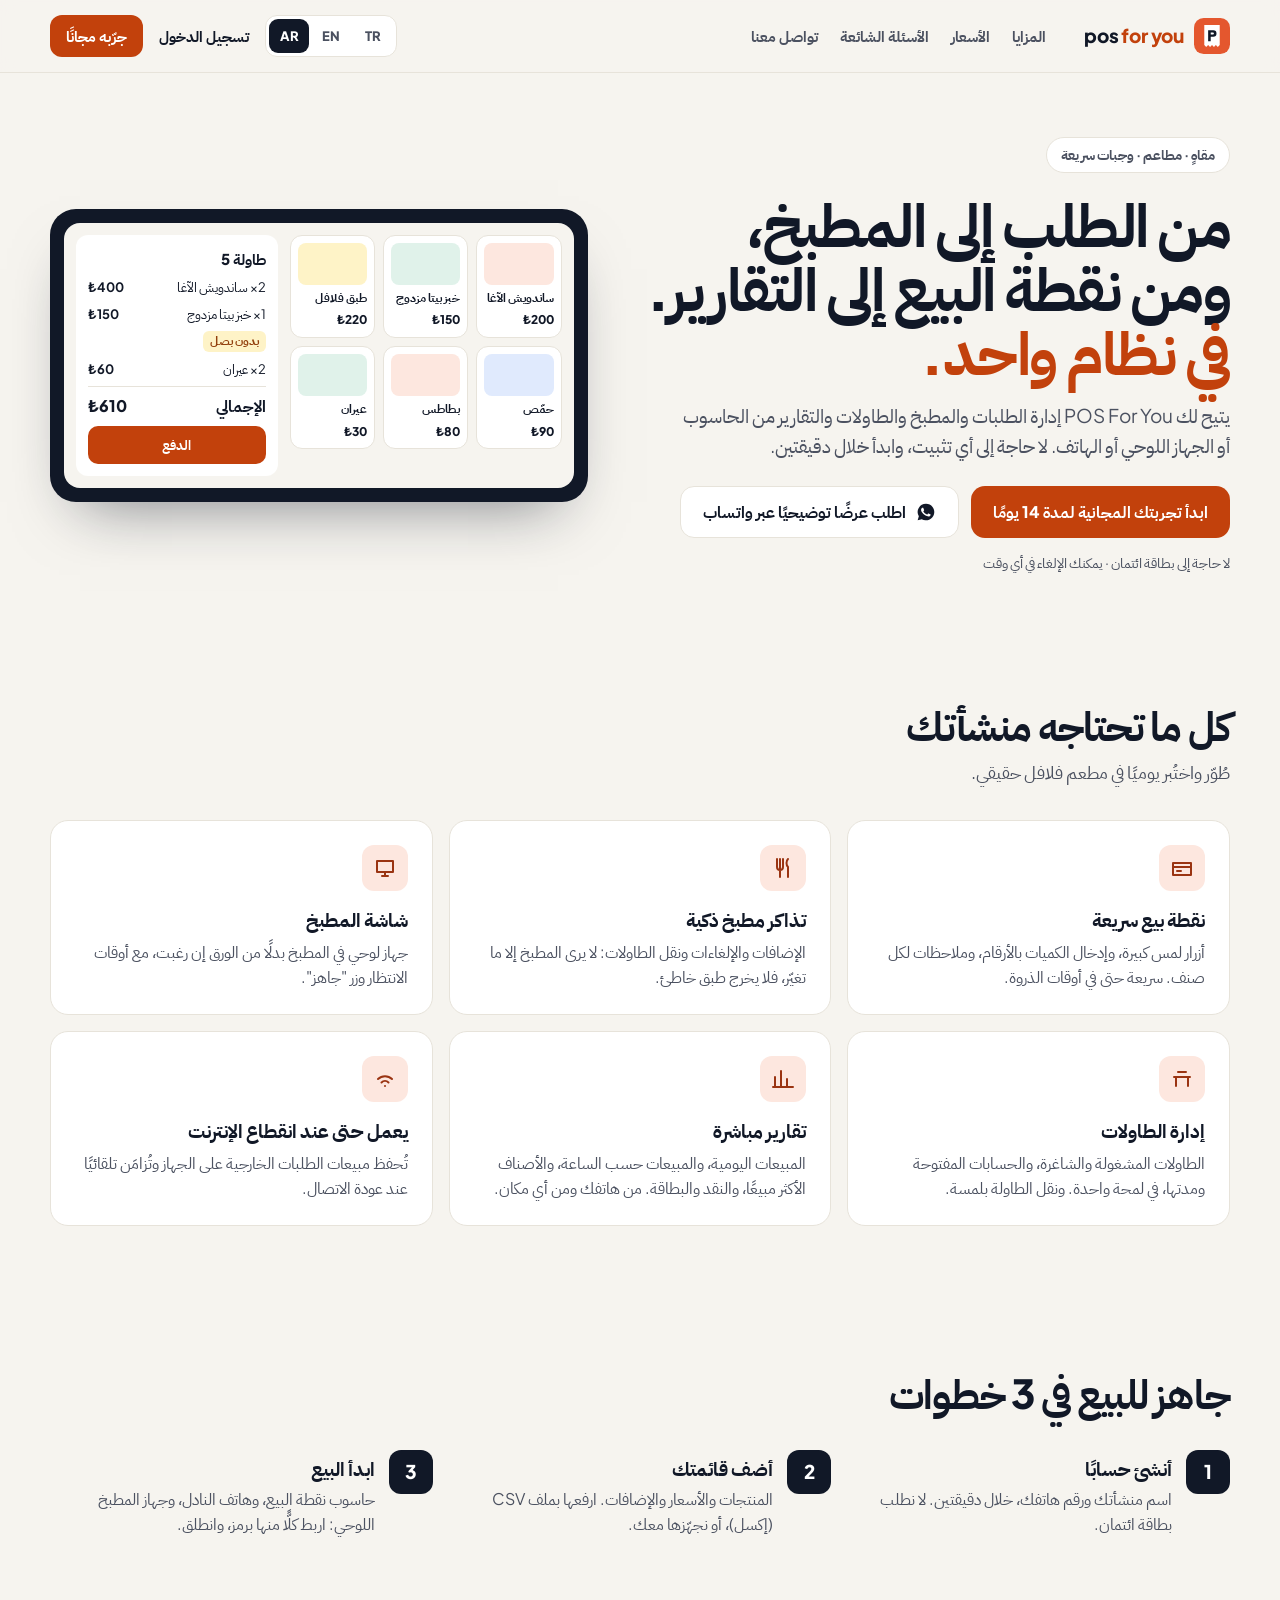
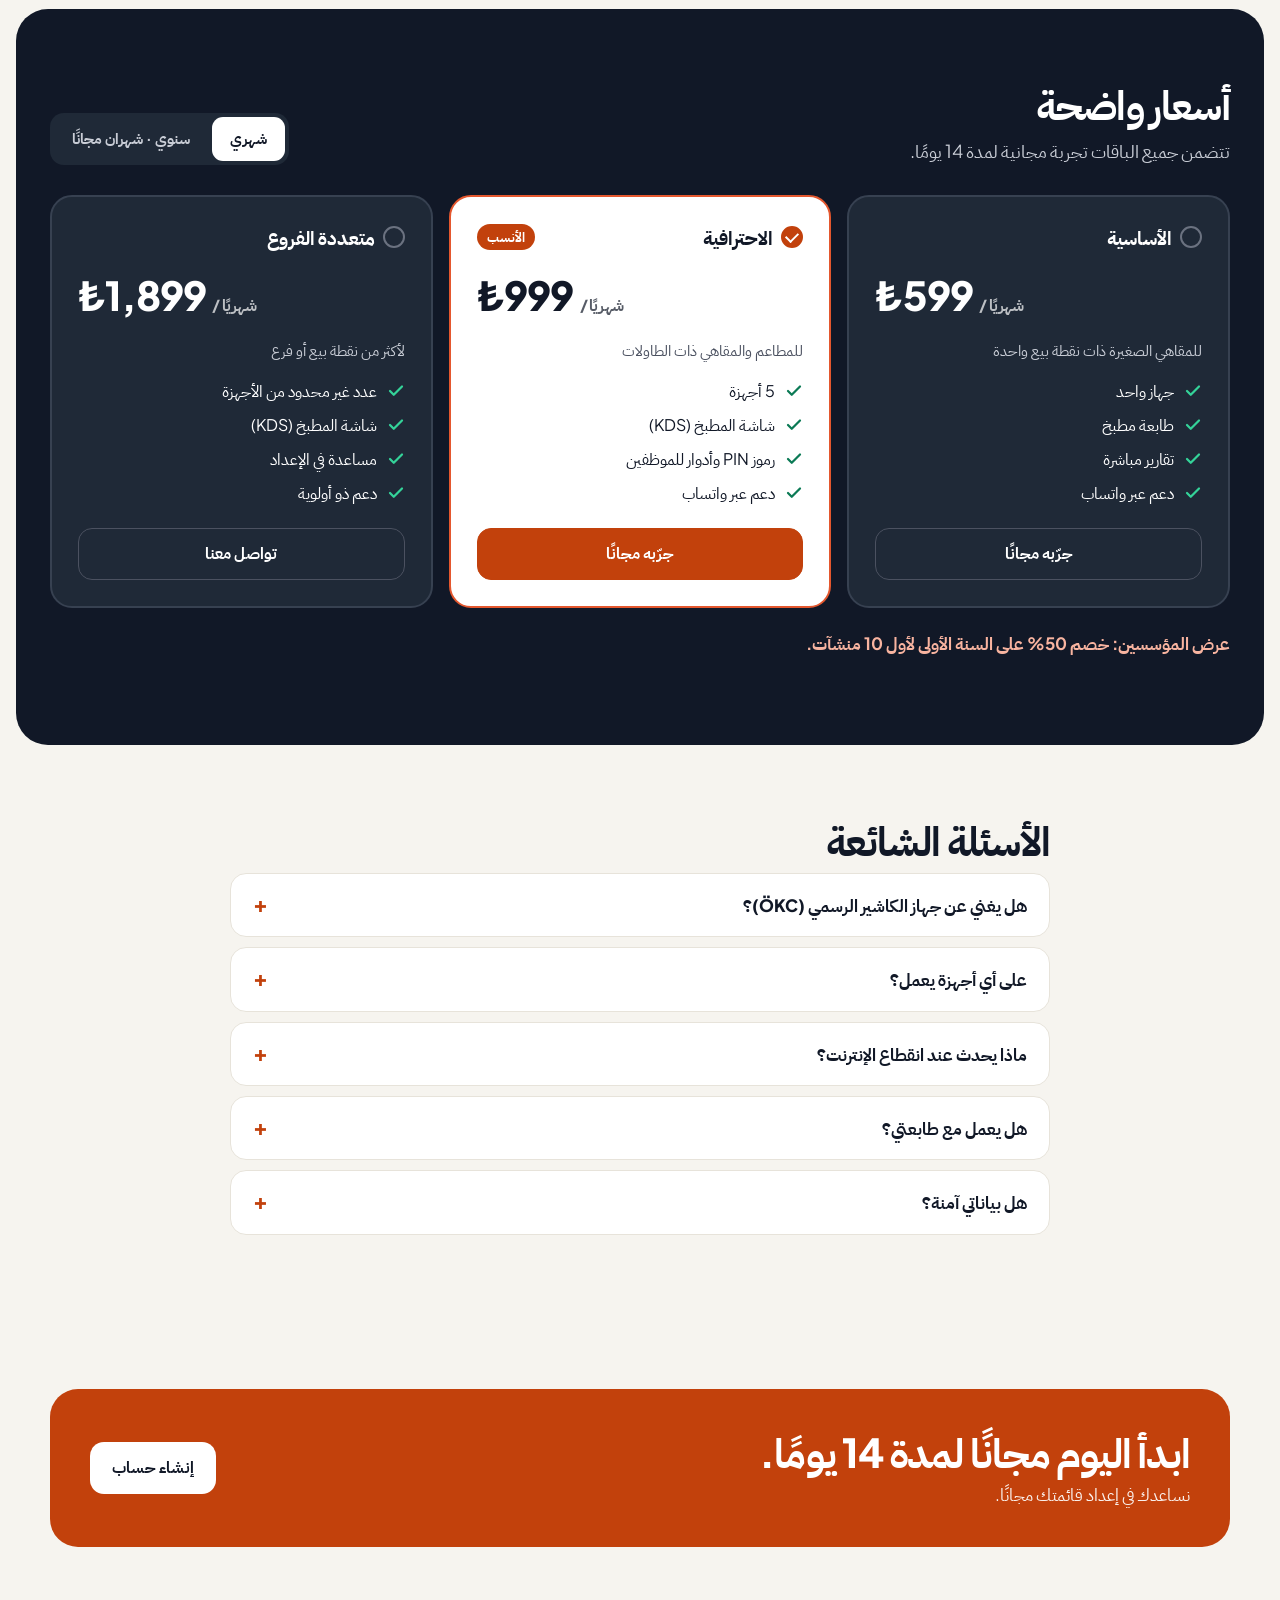
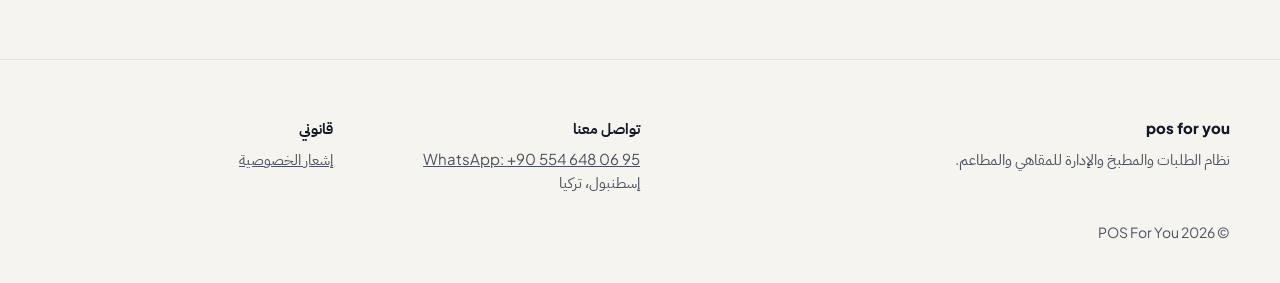
==== commit 07246bd6: "POS For You website (TR / EN / AR)" ====
--- a/ar/index.html
+++ b/ar/index.html
@@ -68,7 +68,7 @@
       <button type="button" data-period="y" aria-pressed="false">سنوي · شهران مجانًا</button>
     </div>
   </div>
-  <div class="plans"><div class="plan"><div class="top"><span>الأساسية</span></div><div class="price" dir="ltr"><span data-m="₺599" data-y="₺5,990">₺599</span> <small data-m="/ شهريًا" data-y="/ سنويًا">/ شهريًا</small></div><span class="for">للمقاهي الصغيرة ذات نقطة بيع واحدة</span><ul><li><svg width="18" height="18" viewBox="0 0 24 24" fill="none" stroke="currentColor" stroke-width="3" stroke-linecap="round" stroke-linejoin="round" aria-hidden="true"><path d="M20 6 9 17l-5-5"/></svg><span>جهاز واحد</span></li><li><svg width="18" height="18" viewBox="0 0 24 24" fill="none" stroke="currentColor" stroke-width="3" stroke-linecap="round" stroke-linejoin="round" aria-hidden="true"><path d="M20 6 9 17l-5-5"/></svg><span>طابعة مطبخ</span></li><li><svg width="18" height="18" viewBox="0 0 24 24" fill="none" stroke="currentColor" stroke-width="3" stroke-linecap="round" stroke-linejoin="round" aria-hidden="true"><path d="M20 6 9 17l-5-5"/></svg><span>تقارير مباشرة</span></li><li><svg width="18" height="18" viewBox="0 0 24 24" fill="none" stroke="currentColor" stroke-width="3" stroke-linecap="round" stroke-linejoin="round" aria-hidden="true"><path d="M20 6 9 17l-5-5"/></svg><span>دعم عبر واتساب</span></li></ul><a class="btn btn-line" href="https://app.posforyou.me/signup?lang=ar">جرّبه مجانًا</a></div><div class="plan pop"><div class="top"><span>الاحترافية</span><span class="badge">الأنسب</span></div><div class="price" dir="ltr"><span data-m="₺999" data-y="₺9,990">₺999</span> <small data-m="/ شهريًا" data-y="/ سنويًا">/ شهريًا</small></div><span class="for">للمطاعم والمقاهي ذات الطاولات</span><ul><li><svg width="18" height="18" viewBox="0 0 24 24" fill="none" stroke="currentColor" stroke-width="3" stroke-linecap="round" stroke-linejoin="round" aria-hidden="true"><path d="M20 6 9 17l-5-5"/></svg><span>5 أجهزة</span></li><li><svg width="18" height="18" viewBox="0 0 24 24" fill="none" stroke="currentColor" stroke-width="3" stroke-linecap="round" stroke-linejoin="round" aria-hidden="true"><path d="M20 6 9 17l-5-5"/></svg><span>شاشة المطبخ (KDS)</span></li><li><svg width="18" height="18" viewBox="0 0 24 24" fill="none" stroke="currentColor" stroke-width="3" stroke-linecap="round" stroke-linejoin="round" aria-hidden="true"><path d="M20 6 9 17l-5-5"/></svg><span>رموز PIN وأدوار للموظفين</span></li><li><svg width="18" height="18" viewBox="0 0 24 24" fill="none" stroke="currentColor" stroke-width="3" stroke-linecap="round" stroke-linejoin="round" aria-hidden="true"><path d="M20 6 9 17l-5-5"/></svg><span>دعم عبر واتساب</span></li></ul><a class="btn btn-primary" href="https://app.posforyou.me/signup?lang=ar">جرّبه مجانًا</a></div><div class="plan"><div class="top"><span>متعددة الفروع</span></div><div class="price" dir="ltr"><span data-m="₺1,899" data-y="₺18,990">₺1,899</span> <small data-m="/ شهريًا" data-y="/ سنويًا">/ شهريًا</small></div><span class="for">لأكثر من نقطة بيع أو فرع</span><ul><li><svg width="18" height="18" viewBox="0 0 24 24" fill="none" stroke="currentColor" stroke-width="3" stroke-linecap="round" stroke-linejoin="round" aria-hidden="true"><path d="M20 6 9 17l-5-5"/></svg><span>عدد غير محدود من الأجهزة</span></li><li><svg width="18" height="18" viewBox="0 0 24 24" fill="none" stroke="currentColor" stroke-width="3" stroke-linecap="round" stroke-linejoin="round" aria-hidden="true"><path d="M20 6 9 17l-5-5"/></svg><span>شاشة المطبخ (KDS)</span></li><li><svg width="18" height="18" viewBox="0 0 24 24" fill="none" stroke="currentColor" stroke-width="3" stroke-linecap="round" stroke-linejoin="round" aria-hidden="true"><path d="M20 6 9 17l-5-5"/></svg><span>مساعدة في الإعداد</span></li><li><svg width="18" height="18" viewBox="0 0 24 24" fill="none" stroke="currentColor" stroke-width="3" stroke-linecap="round" stroke-linejoin="round" aria-hidden="true"><path d="M20 6 9 17l-5-5"/></svg><span>دعم ذو أولوية</span></li></ul><a class="btn btn-line" href="https://wa.me/905546480695">تواصل معنا</a></div></div>
+  <div class="plans" role="radiogroup" aria-label="أسعار واضحة"><div class="plan" role="radio" tabindex="0" aria-checked="false" data-plan="starter"><div class="top"><span class="pick" aria-hidden="true"></span><span class="name">الأساسية</span></div><div class="price" dir="ltr"><span data-m="₺599" data-y="₺5,990">₺599</span> <small data-m="/ شهريًا" data-y="/ سنويًا">/ شهريًا</small></div><span class="for">للمقاهي الصغيرة ذات نقطة بيع واحدة</span><ul><li><svg width="18" height="18" viewBox="0 0 24 24" fill="none" stroke="currentColor" stroke-width="3" stroke-linecap="round" stroke-linejoin="round" aria-hidden="true"><path d="M20 6 9 17l-5-5"/></svg><span>جهاز واحد</span></li><li><svg width="18" height="18" viewBox="0 0 24 24" fill="none" stroke="currentColor" stroke-width="3" stroke-linecap="round" stroke-linejoin="round" aria-hidden="true"><path d="M20 6 9 17l-5-5"/></svg><span>طابعة مطبخ</span></li><li><svg width="18" height="18" viewBox="0 0 24 24" fill="none" stroke="currentColor" stroke-width="3" stroke-linecap="round" stroke-linejoin="round" aria-hidden="true"><path d="M20 6 9 17l-5-5"/></svg><span>تقارير مباشرة</span></li><li><svg width="18" height="18" viewBox="0 0 24 24" fill="none" stroke="currentColor" stroke-width="3" stroke-linecap="round" stroke-linejoin="round" aria-hidden="true"><path d="M20 6 9 17l-5-5"/></svg><span>دعم عبر واتساب</span></li></ul><a class="btn plan-cta" href="https://app.posforyou.me/signup?lang=ar&plan=starter">جرّبه مجانًا</a></div><div class="plan selected" role="radio" tabindex="0" aria-checked="true" data-plan="pro"><div class="top"><span class="pick" aria-hidden="true"></span><span class="name">الاحترافية</span><span class="badge">الأنسب</span></div><div class="price" dir="ltr"><span data-m="₺999" data-y="₺9,990">₺999</span> <small data-m="/ شهريًا" data-y="/ سنويًا">/ شهريًا</small></div><span class="for">للمطاعم والمقاهي ذات الطاولات</span><ul><li><svg width="18" height="18" viewBox="0 0 24 24" fill="none" stroke="currentColor" stroke-width="3" stroke-linecap="round" stroke-linejoin="round" aria-hidden="true"><path d="M20 6 9 17l-5-5"/></svg><span>5 أجهزة</span></li><li><svg width="18" height="18" viewBox="0 0 24 24" fill="none" stroke="currentColor" stroke-width="3" stroke-linecap="round" stroke-linejoin="round" aria-hidden="true"><path d="M20 6 9 17l-5-5"/></svg><span>شاشة المطبخ (KDS)</span></li><li><svg width="18" height="18" viewBox="0 0 24 24" fill="none" stroke="currentColor" stroke-width="3" stroke-linecap="round" stroke-linejoin="round" aria-hidden="true"><path d="M20 6 9 17l-5-5"/></svg><span>رموز PIN وأدوار للموظفين</span></li><li><svg width="18" height="18" viewBox="0 0 24 24" fill="none" stroke="currentColor" stroke-width="3" stroke-linecap="round" stroke-linejoin="round" aria-hidden="true"><path d="M20 6 9 17l-5-5"/></svg><span>دعم عبر واتساب</span></li></ul><a class="btn plan-cta" href="https://app.posforyou.me/signup?lang=ar&plan=pro">جرّبه مجانًا</a></div><div class="plan" role="radio" tabindex="0" aria-checked="false" data-plan="multi"><div class="top"><span class="pick" aria-hidden="true"></span><span class="name">متعددة الفروع</span></div><div class="price" dir="ltr"><span data-m="₺1,899" data-y="₺18,990">₺1,899</span> <small data-m="/ شهريًا" data-y="/ سنويًا">/ شهريًا</small></div><span class="for">لأكثر من نقطة بيع أو فرع</span><ul><li><svg width="18" height="18" viewBox="0 0 24 24" fill="none" stroke="currentColor" stroke-width="3" stroke-linecap="round" stroke-linejoin="round" aria-hidden="true"><path d="M20 6 9 17l-5-5"/></svg><span>عدد غير محدود من الأجهزة</span></li><li><svg width="18" height="18" viewBox="0 0 24 24" fill="none" stroke="currentColor" stroke-width="3" stroke-linecap="round" stroke-linejoin="round" aria-hidden="true"><path d="M20 6 9 17l-5-5"/></svg><span>شاشة المطبخ (KDS)</span></li><li><svg width="18" height="18" viewBox="0 0 24 24" fill="none" stroke="currentColor" stroke-width="3" stroke-linecap="round" stroke-linejoin="round" aria-hidden="true"><path d="M20 6 9 17l-5-5"/></svg><span>مساعدة في الإعداد</span></li><li><svg width="18" height="18" viewBox="0 0 24 24" fill="none" stroke="currentColor" stroke-width="3" stroke-linecap="round" stroke-linejoin="round" aria-hidden="true"><path d="M20 6 9 17l-5-5"/></svg><span>دعم ذو أولوية</span></li></ul><a class="btn plan-cta" href="https://wa.me/905546480695">تواصل معنا</a></div></div>
   <p class="founding">عرض المؤسسين: خصم 50% على السنة الأولى لأول 10 منشآت.</p>
 </div></section>
 
@@ -91,6 +91,16 @@
   <div class="copy">© 2026 POS For You</div>
 </div></footer>
 <script>
+var cards = document.querySelectorAll('.plan[role="radio"]');
+function pick(card) {
+  cards.forEach(function (c) { var on = c === card; c.classList.toggle('selected', on); c.setAttribute('aria-checked', String(on)); });
+}
+cards.forEach(function (card) {
+  card.addEventListener('click', function (ev) { if (!ev.target.closest('a')) pick(card); });
+  card.addEventListener('keydown', function (ev) {
+    if (ev.key === 'Enter' || ev.key === ' ') { ev.preventDefault(); pick(card); }
+  });
+});
 document.querySelectorAll('.toggle button').forEach(function (b) {
   b.addEventListener('click', function () {
     var p = b.getAttribute('data-period');
--- a/style.css
+++ b/style.css
@@ -96,18 +96,29 @@
 .toggle button { min-height: 44px; padding: 0 18px; border: 0; border-radius: 11px; font: 700 15px var(--font); cursor: pointer; background: transparent; color: #C9CDD6; }
 .toggle button[aria-pressed="true"] { background: #fff; color: var(--ink); }
 .plans { display: grid; grid-template-columns: repeat(3, 1fr); gap: 16px; }
-.plan { background: var(--ink-2); border: 1px solid #374151; border-radius: 22px; padding: 26px; display: flex; flex-direction: column; gap: 12px; }
-.plan.pop { background: #fff; color: var(--ink); border: 2px solid var(--paprika); }
+.plan { background: var(--ink-2); border: 2px solid #374151; border-radius: 22px; padding: 26px; display: flex; flex-direction: column; gap: 12px; cursor: pointer; transition: border-color .15s, background .15s; }
+.plan:hover { border-color: #6B7280; }
+.plan:focus-visible { outline: 3px solid var(--paprika); outline-offset: 3px; }
+/* The SELECTED card (radio group): white with the orange frame. "Recommended" is only a badge. */
+.plan.selected { background: #fff; color: var(--ink); border-color: var(--paprika); }
+.plan .pick { flex: none; width: 22px; height: 22px; border-radius: 50%; border: 2px solid #6B7280; display: inline-flex; align-items: center; justify-content: center; }
+.plan.selected .pick { border-color: var(--paprika-strong); background: var(--paprika-strong); }
+.plan.selected .pick::after { content: ""; width: 6px; height: 10px; border: solid #fff; border-width: 0 2.5px 2.5px 0; transform: translateY(-1px) rotate(45deg); }
+.plan .top .name { flex: 1; min-width: 0; }
+.plan .plan-cta { border: 1px solid #4B5160; color: #fff; background: transparent; }
+.plan .plan-cta:hover { border-color: #fff; color: #fff; }
+.plan.selected .plan-cta { background: var(--paprika-strong); border-color: var(--paprika-strong); color: #fff; }
+.plan.selected .plan-cta:hover { background: var(--paprika-dark); }
 .plan .top { display: flex; justify-content: space-between; align-items: center; gap: 8px; font-weight: 800; font-size: 19px; }
 .badge { background: var(--paprika-strong); color: #fff; border-radius: 999px; padding: 3px 10px; font-size: 13px; font-weight: 800; }
 .price { font-size: 40px; font-weight: 800; letter-spacing: -.02em; }
 .price small { font-size: 16px; font-weight: 700; opacity: .7; }
 .plan .for { color: #C9CDD6; font-size: 15px; }
-.plan.pop .for { color: var(--slate); }
+.plan.selected .for { color: var(--slate); }
 .plan ul { list-style: none; padding: 0; margin: 6px 0 10px; display: flex; flex-direction: column; gap: 9px; flex: 1; }
 .plan li { display: flex; gap: 10px; align-items: flex-start; font-size: 16px; }
 .plan li svg { flex: none; margin-top: 3px; color: #34D399; }
-.plan.pop li svg { color: var(--mint); }
+.plan.selected li svg { color: var(--mint); }
 .plan .btn-line { border: 1px solid #4B5160; color: #fff; background: transparent; }
 .plan .btn-line:hover { border-color: #fff; color: #fff; }
 .founding { margin-top: 22px; color: #F8B4A0; font-weight: 700; }
